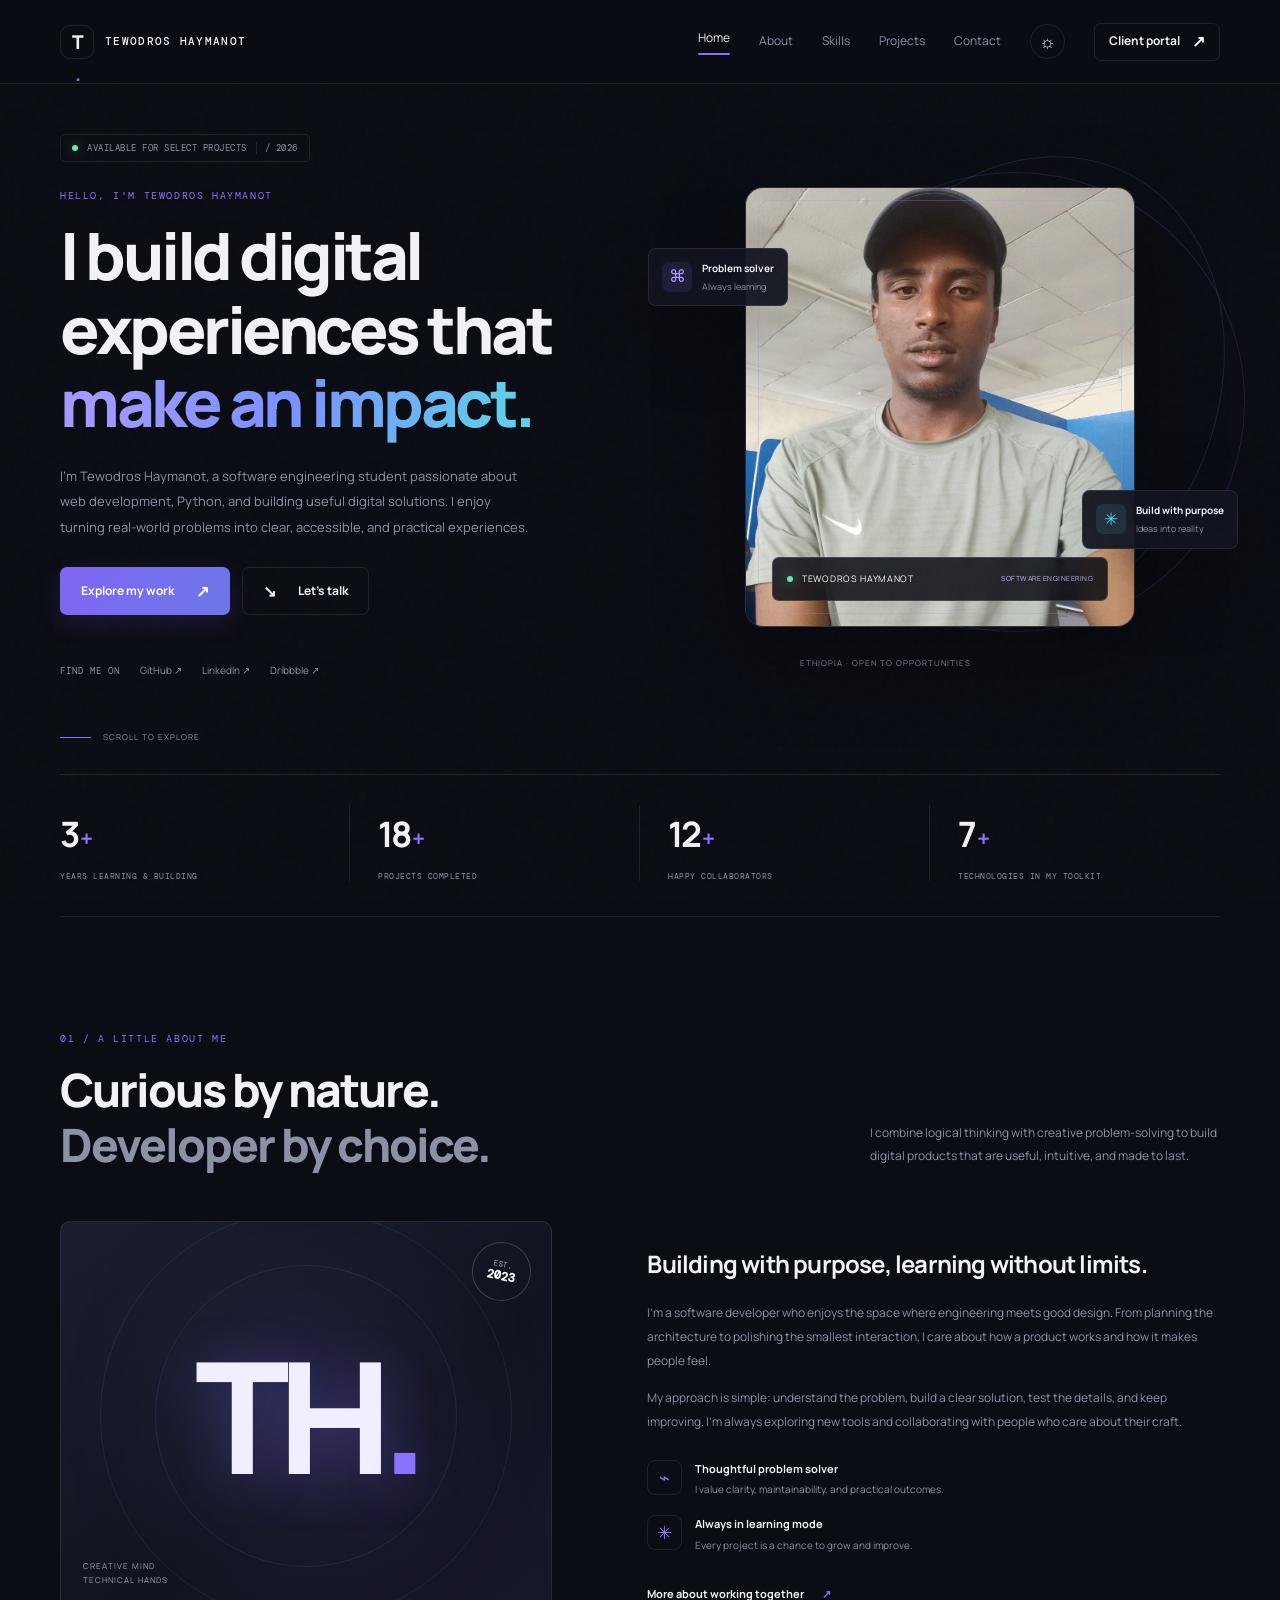
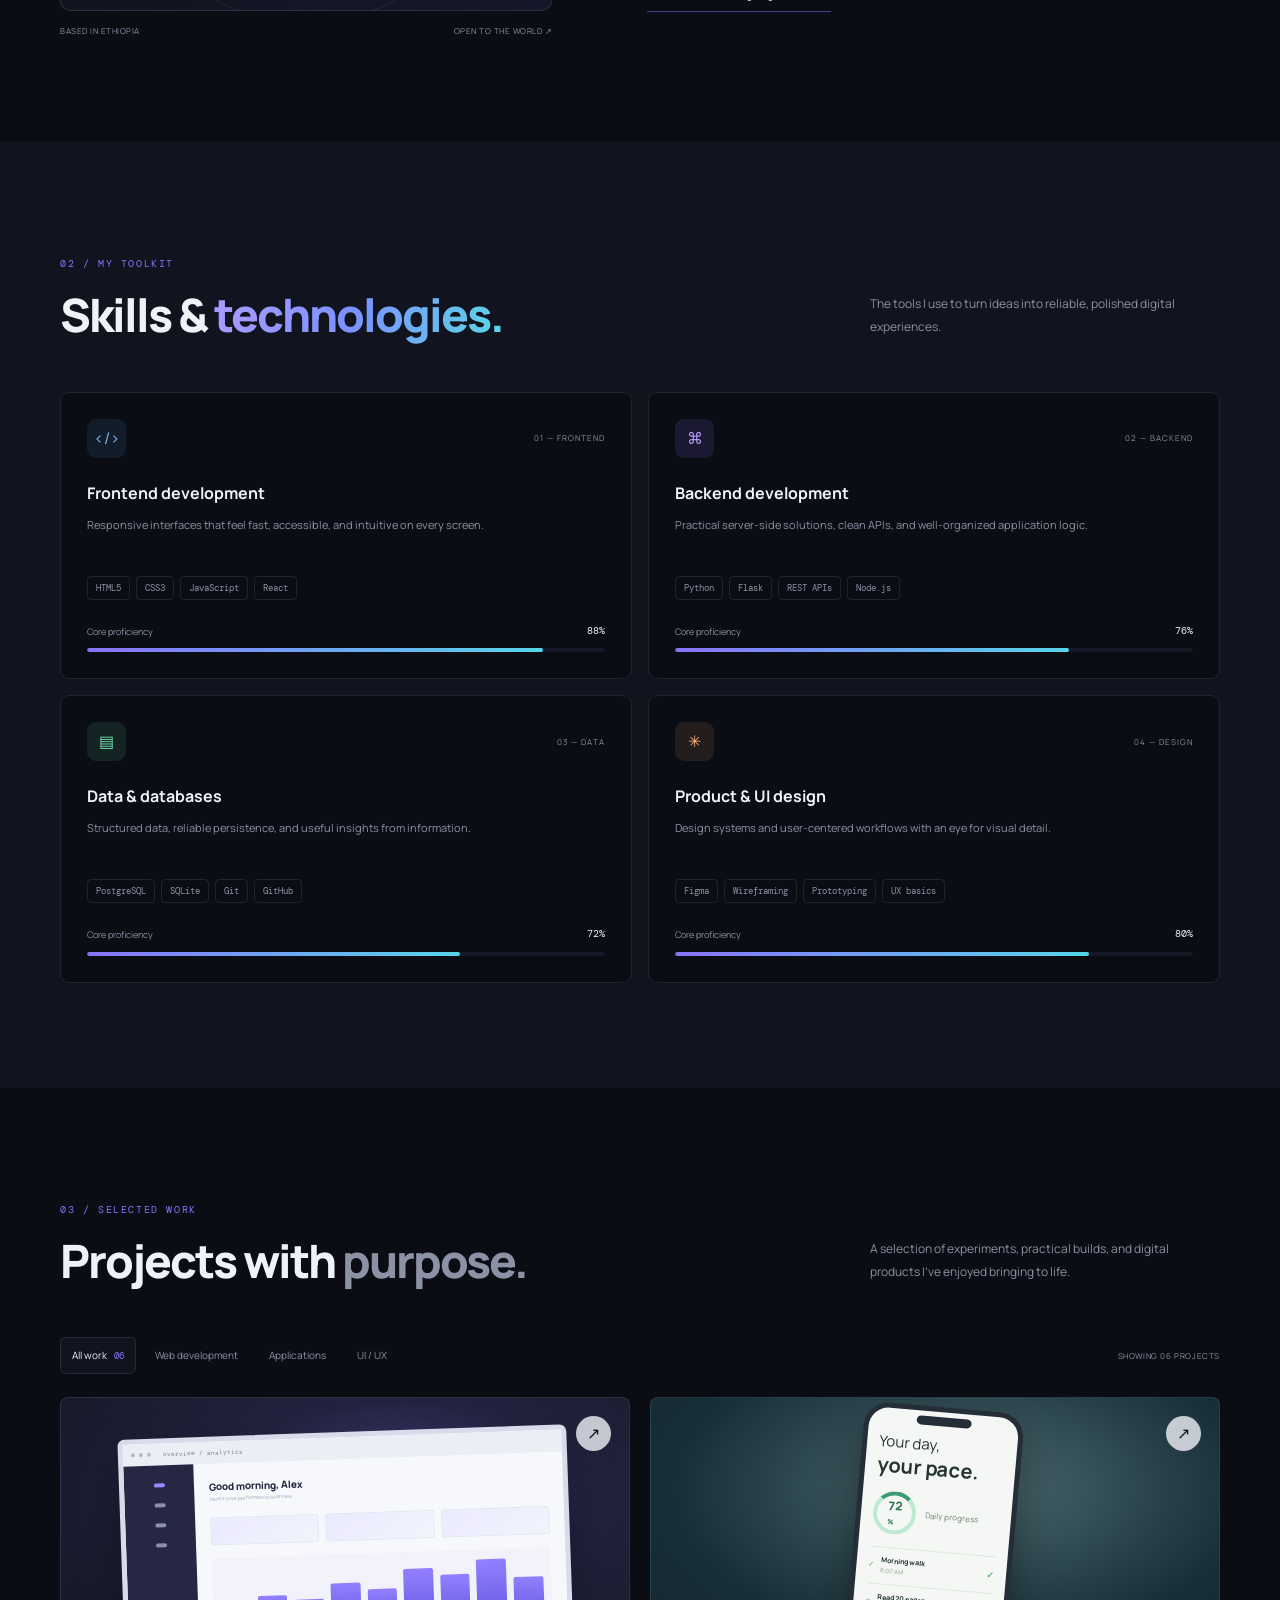
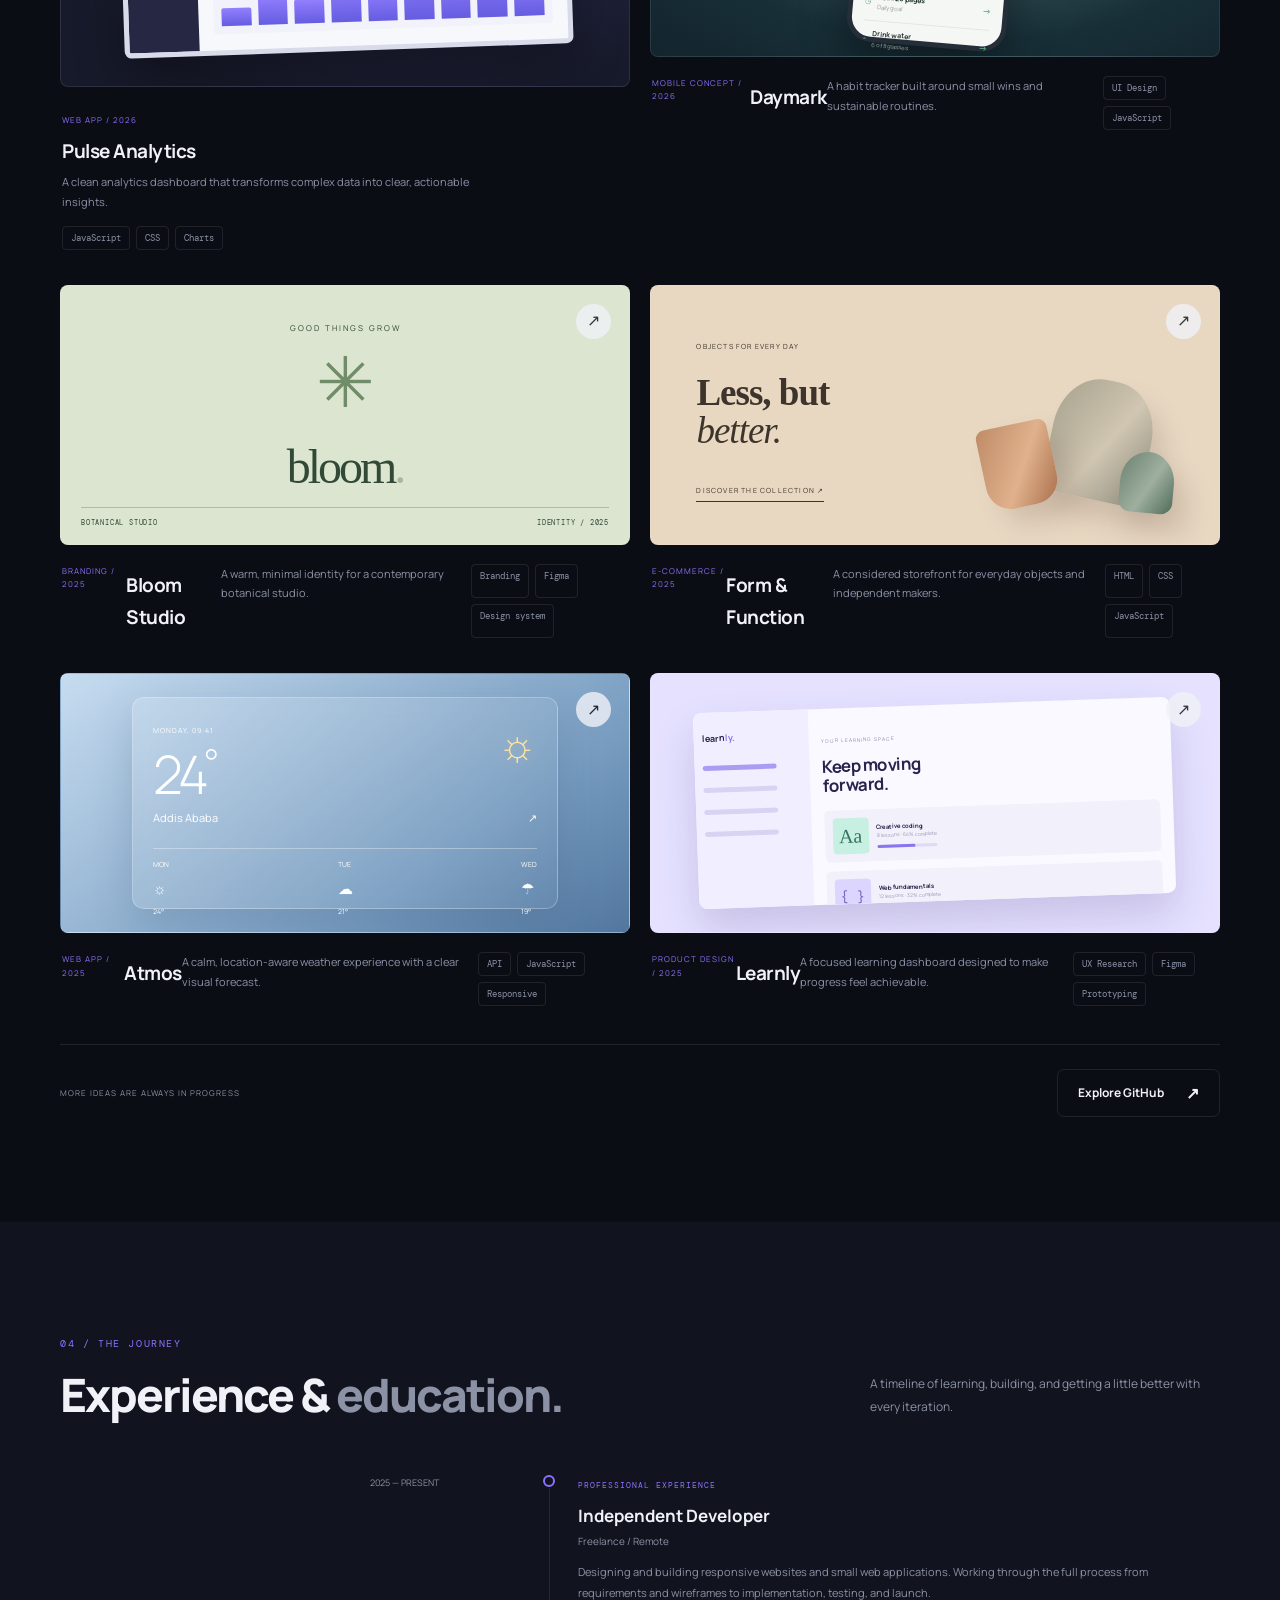
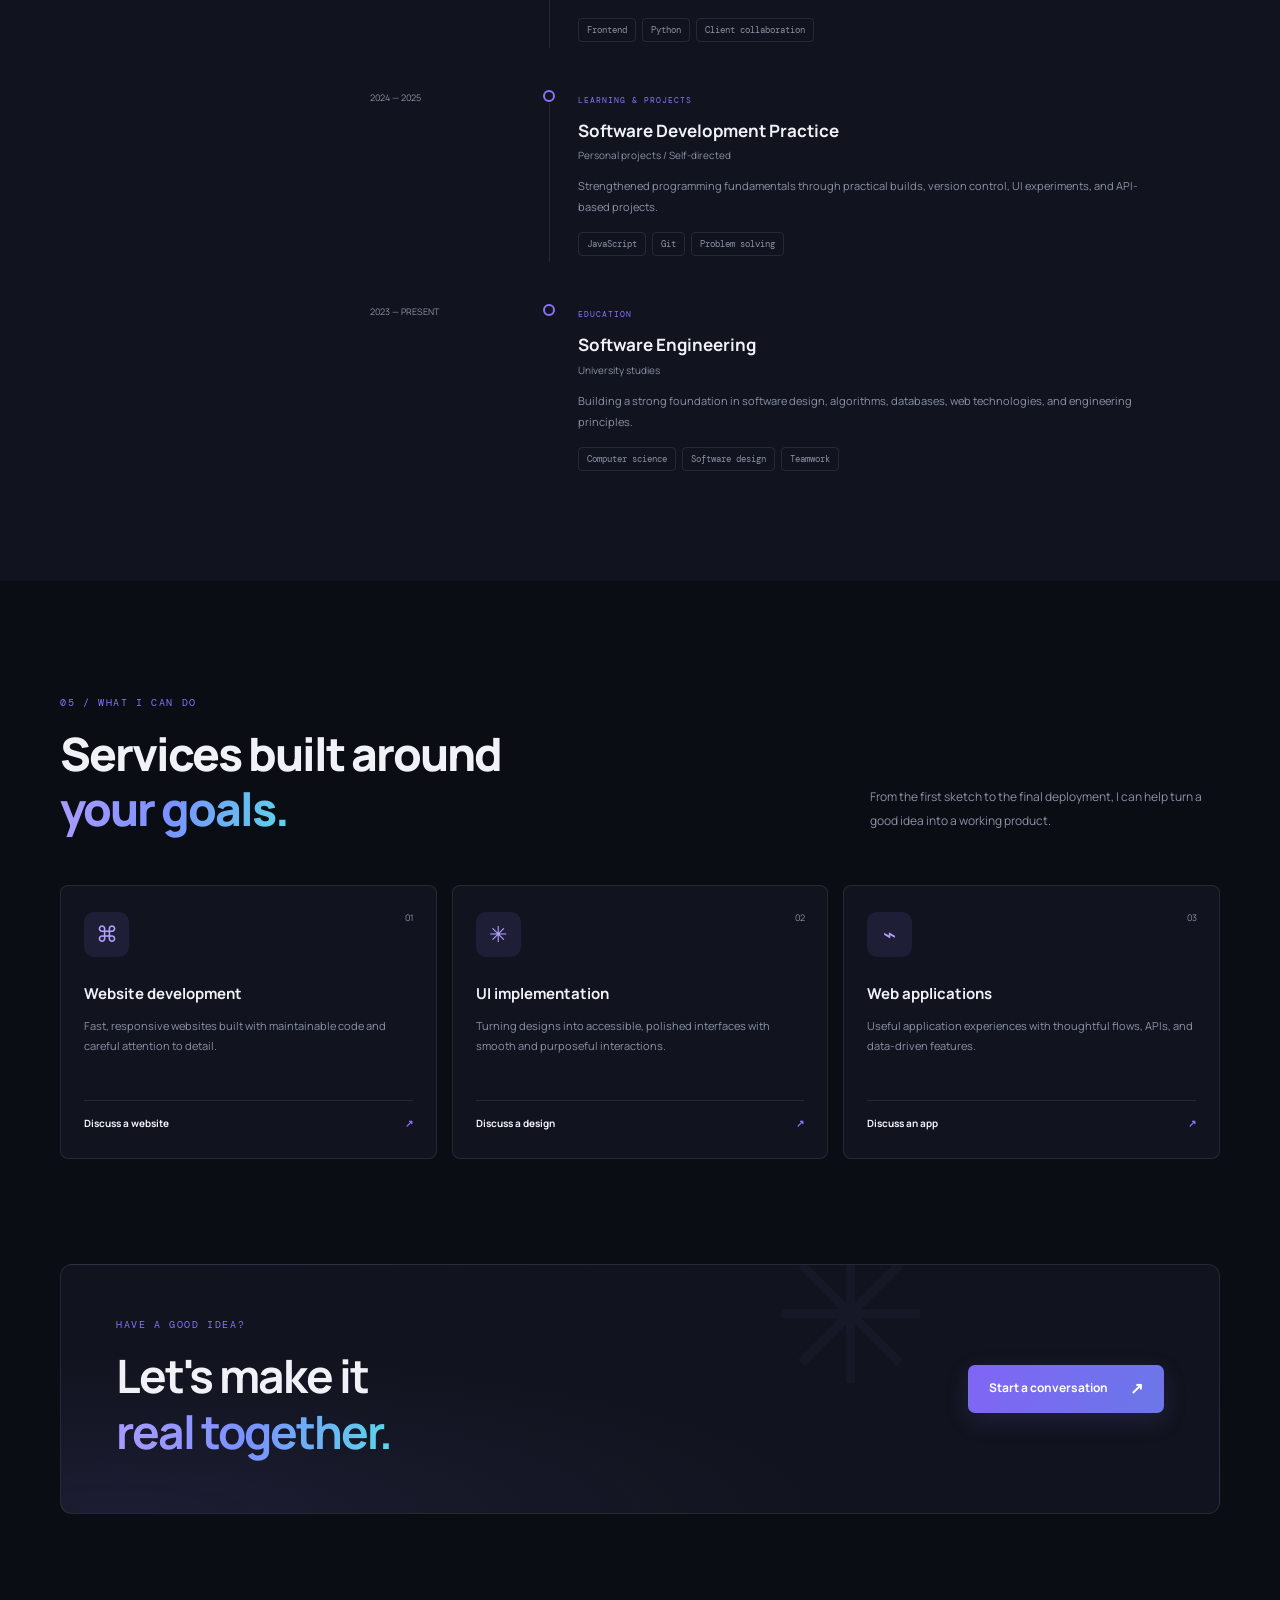
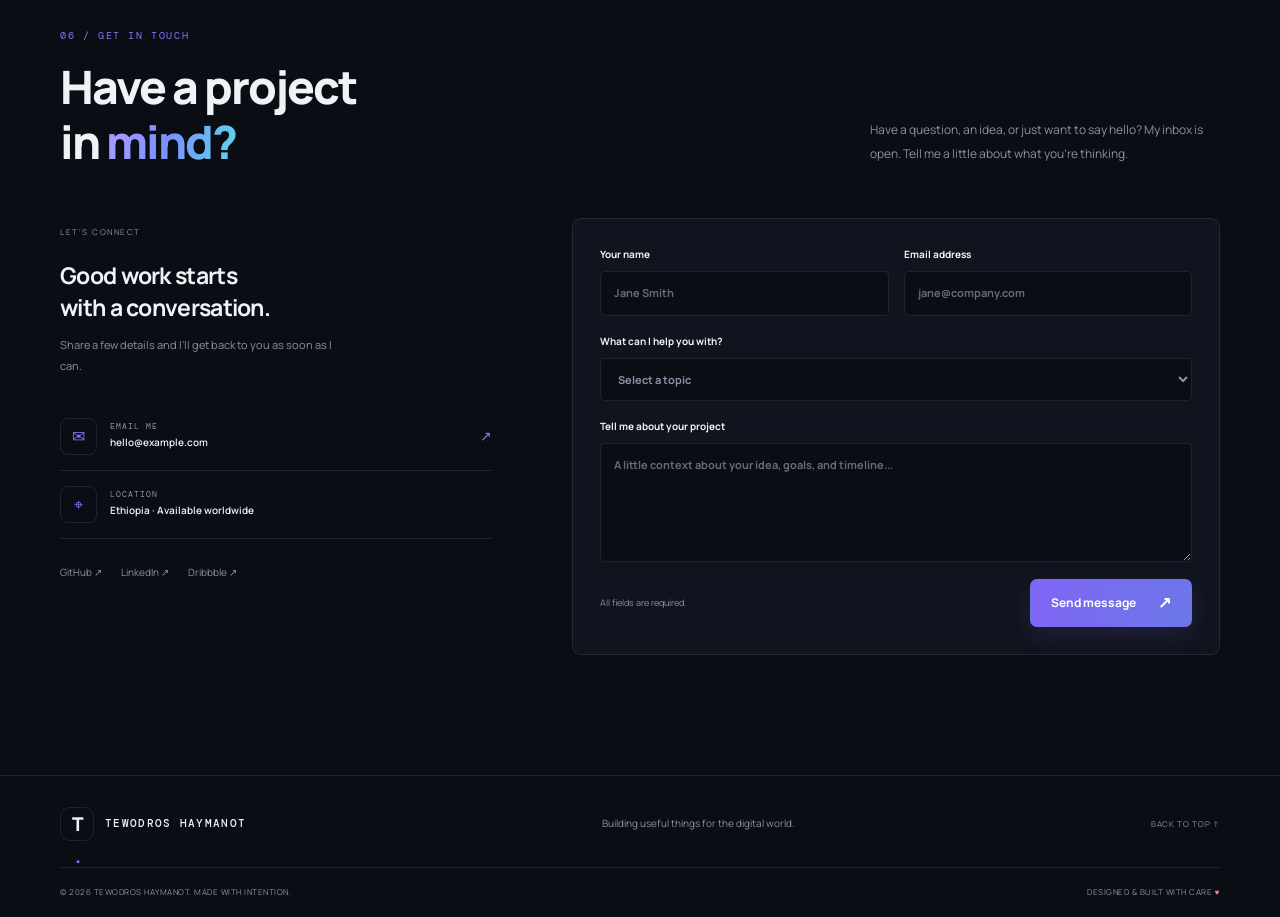
==== tewodros-portfolio/index.html @ fb7bb998 "initial commit" ====
<!DOCTYPE html>
<html lang="en" data-theme="dark">
<head>
  <meta charset="UTF-8" />
  <meta name="viewport" content="width=device-width, initial-scale=1.0" />
  <meta name="description" content="Portfolio of a software developer building thoughtful digital experiences, websites, and applications." />
  <meta name="theme-color" content="#0b0d14" />
  <title>Tewodros Haymanot — Software Engineering Student</title>
  <link rel="preconnect" href="https://fonts.googleapis.com" />
  <link rel="preconnect" href="https://fonts.gstatic.com" crossorigin />
  <link href="https://fonts.googleapis.com/css2?family=DM+Mono:wght@400;500&family=Manrope:wght@400;500;600;700;800&display=swap" rel="stylesheet" />
  <link rel="stylesheet" href="styles.css" />
  <script defer src="script.js"></script>
</head>
<body>
  <div class="noise" aria-hidden="true"></div>
  <div class="scroll-progress" id="scrollProgress"></div>
  <header class="site-header" id="top">
    <a class="brand" href="#home" aria-label="Tewodros Haymanot home"><span class="brand-mark">T<span>.</span></span><span class="brand-name">TEWODROS HAYMANOT</span></a>
    <button class="menu-toggle" id="menuToggle" aria-label="Open navigation" aria-expanded="false"><span></span><span></span></button>
    <nav class="main-nav" id="mainNav" aria-label="Main navigation">
      <a class="nav-link active" href="#home">Home</a><a class="nav-link" href="#about">About</a><a class="nav-link" href="#skills">Skills</a><a class="nav-link" href="#projects">Projects</a><a class="nav-link" href="#contact">Contact</a>
      <button class="icon-button theme-toggle" id="themeToggle" aria-label="Toggle light and dark theme" title="Toggle theme"><span id="themeIcon">☼</span></button>
      <button class="button button-small button-outline" id="openAuth">Client portal <span>↗</span></button>
    </nav>
  </header>

  <main>
    <section class="hero section-wrap" id="home">
      <div class="hero-copy reveal">
        <div class="availability"><span class="status-dot"></span> AVAILABLE FOR SELECT PROJECTS <span class="mono">/ 2026</span></div>
        <p class="eyebrow">HELLO, I'M TEWODROS HAYMANOT</p>
        <h1>I build digital<br />experiences that<br /><span class="gradient-text">make an impact.</span></h1>
        <p class="hero-description">I'm Tewodros Haymanot, a software engineering student passionate about web development, Python, and building useful digital solutions. I enjoy turning real-world problems into clear, accessible, and practical experiences.</p>
        <div class="hero-actions"><a class="button button-primary" href="#projects">Explore my work <span>↗</span></a><a class="button button-ghost" href="#contact"><span class="play-icon">↘</span> Let's talk</a></div>
        <div class="hero-socials"><span class="mono">FIND ME ON</span><a href="https://github.com/" target="_blank" rel="noreferrer">GitHub ↗</a><a href="https://www.linkedin.com/" target="_blank" rel="noreferrer">LinkedIn ↗</a><a href="https://dribbble.com/" target="_blank" rel="noreferrer">Dribbble ↗</a></div>
      </div>
      <div class="hero-art hero-portrait reveal" aria-label="Portrait of Tewodros Haymanot">
        <div class="portrait-orbit portrait-orbit-one"></div><div class="portrait-orbit portrait-orbit-two"></div>
        <div class="hero-photo-frame">
          <img class="hero-photo" src="images/tewodros.jpg" alt="Portrait of Tewodros Haymanot" onerror="this.hidden=true; this.nextElementSibling.hidden=false;" />
          <div class="hero-photo-placeholder" hidden><span>TH<span>.</span></span><small>ADD YOUR PHOTO<br />images/tewodros.jpg</small></div>
          <div class="photo-label mono"><span class="status-dot"></span> TEWODROS HAYMANOT <small>SOFTWARE ENGINEERING</small></div>
        </div>
        <div class="floating-chip chip-code"><span class="chip-icon">⌘</span><div><b>Problem solver</b><small>Always learning</small></div></div>
        <div class="floating-chip chip-design"><span class="chip-icon">✳</span><div><b>Build with purpose</b><small>Ideas into reality</small></div></div>
        <div class="art-caption mono">ETHIOPIA · OPEN TO OPPORTUNITIES</div>
      </div>
      <a class="scroll-cue mono" href="#about"><span class="scroll-line"></span> SCROLL TO EXPLORE</a>
    </section>

    <section class="metrics section-wrap reveal" aria-label="Career highlights">
      <div class="metric"><strong data-count="3">0</strong><span>YEARS LEARNING & BUILDING</span></div><div class="metric"><strong data-count="18">0</strong><span>PROJECTS COMPLETED</span></div><div class="metric"><strong data-count="12">0</strong><span>HAPPY COLLABORATORS</span></div><div class="metric"><strong data-count="7">0</strong><span>TECHNOLOGIES IN MY TOOLKIT</span></div>
    </section>

    <section class="section section-wrap" id="about">
      <div class="section-heading reveal"><div><p class="eyebrow">01 / A LITTLE ABOUT ME</p><h2>Curious by nature.<br /><span class="muted">Developer by choice.</span></h2></div><p class="section-intro">I combine logical thinking with creative problem-solving to build digital products that are useful, intuitive, and made to last.</p></div>
      <div class="about-grid"><div class="about-visual reveal"><div class="portrait-frame"><div class="portrait-glow"></div><div class="portrait-initials">TH<span>.</span></div><div class="portrait-note mono">CREATIVE MIND<br />TECHNICAL HANDS</div><div class="portrait-stamp">EST.<br /><b>2023</b></div></div><div class="about-foot mono"><span>BASED IN ETHIOPIA</span><span>OPEN TO THE WORLD ↗</span></div></div>
        <div class="about-content reveal"><h3>Building with purpose, learning without limits.</h3><p>I'm a software developer who enjoys the space where engineering meets good design. From planning the architecture to polishing the smallest interaction, I care about how a product works and how it makes people feel.</p><p>My approach is simple: understand the problem, build a clear solution, test the details, and keep improving. I'm always exploring new tools and collaborating with people who care about their craft.</p><div class="about-details"><div><span class="detail-icon">⌁</span><div><b>Thoughtful problem solver</b><small>I value clarity, maintainability, and practical outcomes.</small></div></div><div><span class="detail-icon">✳</span><div><b>Always in learning mode</b><small>Every project is a chance to grow and improve.</small></div></div></div><a class="text-link" href="#contact">More about working together <span>↗</span></a></div>
      </div>
    </section>

    <section class="section skills-section" id="skills"><div class="section-wrap"><div class="section-heading reveal"><div><p class="eyebrow">02 / MY TOOLKIT</p><h2>Skills & <span class="gradient-text">technologies.</span></h2></div><p class="section-intro">The tools I use to turn ideas into reliable, polished digital experiences.</p></div>
      <div class="skills-grid"><article class="skill-card reveal"><div class="skill-card-top"><span class="skill-symbol symbol-blue">&lt;/&gt;</span><span class="mono">01 — FRONTEND</span></div><h3>Frontend development</h3><p>Responsive interfaces that feel fast, accessible, and intuitive on every screen.</p><div class="skill-tags"><span>HTML5</span><span>CSS3</span><span>JavaScript</span><span>React</span></div><div class="skill-meter"><div><span>Core proficiency</span><b>88%</b></div><span class="meter-track"><i style="--level:88%"></i></span></div></article>
      <article class="skill-card reveal"><div class="skill-card-top"><span class="skill-symbol symbol-purple">⌘</span><span class="mono">02 — BACKEND</span></div><h3>Backend development</h3><p>Practical server-side solutions, clean APIs, and well-organized application logic.</p><div class="skill-tags"><span>Python</span><span>Flask</span><span>REST APIs</span><span>Node.js</span></div><div class="skill-meter"><div><span>Core proficiency</span><b>76%</b></div><span class="meter-track"><i style="--level:76%"></i></span></div></article>
      <article class="skill-card reveal"><div class="skill-card-top"><span class="skill-symbol symbol-green">▤</span><span class="mono">03 — DATA</span></div><h3>Data & databases</h3><p>Structured data, reliable persistence, and useful insights from information.</p><div class="skill-tags"><span>PostgreSQL</span><span>SQLite</span><span>Git</span><span>GitHub</span></div><div class="skill-meter"><div><span>Core proficiency</span><b>72%</b></div><span class="meter-track"><i style="--level:72%"></i></span></div></article>
      <article class="skill-card reveal"><div class="skill-card-top"><span class="skill-symbol symbol-orange">✳</span><span class="mono">04 — DESIGN</span></div><h3>Product & UI design</h3><p>Design systems and user-centered workflows with an eye for visual detail.</p><div class="skill-tags"><span>Figma</span><span>Wireframing</span><span>Prototyping</span><span>UX basics</span></div><div class="skill-meter"><div><span>Core proficiency</span><b>80%</b></div><span class="meter-track"><i style="--level:80%"></i></span></div></article></div>
    </div></section>

    <section class="section section-wrap" id="projects"><div class="section-heading reveal"><div><p class="eyebrow">03 / SELECTED WORK</p><h2>Projects with <span class="muted">purpose.</span></h2></div><p class="section-intro">A selection of experiments, practical builds, and digital products I've enjoyed bringing to life.</p></div>
      <div class="project-toolbar reveal"><div class="filter-list" role="group" aria-label="Filter projects"><button class="filter-button active" data-filter="all">All work <span>06</span></button><button class="filter-button" data-filter="web">Web development</button><button class="filter-button" data-filter="app">Applications</button><button class="filter-button" data-filter="design">UI / UX</button></div><span class="mono project-count" id="projectCount">SHOWING 06 PROJECTS</span></div>
      <div class="projects-grid" id="projectsGrid">
        <article class="project-card project-featured reveal" data-category="web"><a class="project-art art-dashboard" href="#contact" aria-label="Discuss analytics dashboard project"><div class="mock-window"><div class="mock-bar"><span></span><span></span><span></span><b>overview / analytics</b></div><div class="mock-dashboard"><aside><i></i><i></i><i></i><i></i></aside><div class="mock-main"><div class="mock-welcome">Good morning, Alex <small>Here's your performance overview.</small></div><div class="mock-stat-row"><i></i><i></i><i></i></div><div class="mock-chart"><span style="height:30%"></span><span style="height:48%"></span><span style="height:40%"></span><span style="height:65%"></span><span style="height:52%"></span><span style="height:84%"></span><span style="height:72%"></span><span style="height:96%"></span><span style="height:65%"></span></div></div></div></div><span class="project-open">↗</span></a><div class="project-info"><div><span class="project-type mono">WEB APP / 2026</span><h3>Pulse Analytics</h3><p>A clean analytics dashboard that transforms complex data into clear, actionable insights.</p><div class="skill-tags"><span>JavaScript</span><span>CSS</span><span>Charts</span></div></div></div></article>
        <article class="project-card reveal" data-category="app"><a class="project-art art-mobile" href="#contact" aria-label="Discuss habit tracking app"><div class="phone-mock"><div class="phone-notch"></div><div class="phone-greeting">Your day,<br /><b>your pace.</b></div><div class="phone-progress"><div class="progress-ring">72<small>%</small></div><span>Daily progress</span></div><div class="phone-task"><i>✓</i><span>Morning walk<small>8:00 AM</small></span><b>✓</b></div><div class="phone-task"><i>◷</i><span>Read 20 pages<small>Daily goal</small></span><b>→</b></div><div class="phone-task"><i>⌁</i><span>Drink water<small>6 of 8 glasses</small></span><b>→</b></div></div><span class="project-open">↗</span></a><div class="project-info"><span class="project-type mono">MOBILE CONCEPT / 2026</span><h3>Daymark</h3><p>A habit tracker built around small wins and sustainable routines.</p><div class="skill-tags"><span>UI Design</span><span>JavaScript</span></div></div></article>
        <article class="project-card reveal" data-category="design"><a class="project-art art-brand" href="#contact" aria-label="Discuss branding project"><div class="brand-board"><span class="brand-board-kicker mono">GOOD THINGS GROW</span><div class="brand-flower">✳</div><div class="brand-word">bloom<span>.</span></div><div class="brand-board-bottom"><span>BOTANICAL STUDIO</span><span>IDENTITY / 2025</span></div></div><span class="project-open">↗</span></a><div class="project-info"><span class="project-type mono">BRANDING / 2025</span><h3>Bloom Studio</h3><p>A warm, minimal identity for a contemporary botanical studio.</p><div class="skill-tags"><span>Branding</span><span>Figma</span><span>Design system</span></div></div></article>
        <article class="project-card reveal" data-category="web"><a class="project-art art-commerce" href="#contact" aria-label="Discuss e-commerce project"><div class="commerce-copy"><span class="mono">OBJECTS FOR EVERY DAY</span><h4>Less, but<br /><i>better.</i></h4><span class="commerce-cta">DISCOVER THE COLLECTION ↗</span></div><div class="commerce-object object-one"></div><div class="commerce-object object-two"></div><div class="commerce-object object-three"></div><span class="project-open">↗</span></a><div class="project-info"><span class="project-type mono">E-COMMERCE / 2025</span><h3>Form & Function</h3><p>A considered storefront for everyday objects and independent makers.</p><div class="skill-tags"><span>HTML</span><span>CSS</span><span>JavaScript</span></div></div></article>
        <article class="project-card reveal" data-category="app"><a class="project-art art-weather" href="#contact" aria-label="Discuss weather application"><div class="weather-ui"><span class="mono">MONDAY, 09:41</span><div class="weather-sun">☼</div><div class="weather-temp">24<span>°</span></div><div class="weather-city">Addis Ababa <span>↗</span></div><div class="weather-forecast"><span>MON <b>☼</b>24°</span><span>TUE <b>☁</b>21°</span><span>WED <b>☂</b>19°</span></div></div><span class="project-open">↗</span></a><div class="project-info"><span class="project-type mono">WEB APP / 2025</span><h3>Atmos</h3><p>A calm, location-aware weather experience with a clear visual forecast.</p><div class="skill-tags"><span>API</span><span>JavaScript</span><span>Responsive</span></div></div></article>
        <article class="project-card reveal" data-category="design"><a class="project-art art-learning" href="#contact" aria-label="Discuss learning platform design"><div class="learning-ui"><div class="learning-sidebar"><b>learn<span>ly.</span></b><i></i><i></i><i></i><i></i></div><div class="learning-main"><span class="mono">YOUR LEARNING SPACE</span><h4>Keep moving<br />forward.</h4><div class="learning-course"><div class="course-art">Aa</div><div><b>Creative coding</b><small>8 lessons · 64% complete</small><span class="course-line"><i></i></span></div></div><div class="learning-course"><div class="course-art course-art-two">{ }</div><div><b>Web fundamentals</b><small>12 lessons · 32% complete</small><span class="course-line"><i></i></span></div></div></div></div><span class="project-open">↗</span></a><div class="project-info"><span class="project-type mono">PRODUCT DESIGN / 2025</span><h3>Learnly</h3><p>A focused learning dashboard designed to make progress feel achievable.</p><div class="skill-tags"><span>UX Research</span><span>Figma</span><span>Prototyping</span></div></div></article>
      </div><div class="projects-footer reveal"><span class="mono">MORE IDEAS ARE ALWAYS IN PROGRESS</span><a class="button button-outline" href="https://github.com/" target="_blank" rel="noreferrer">Explore GitHub <span>↗</span></a></div>
    </section>

    <section class="section experience-section"><div class="section-wrap"><div class="section-heading reveal"><div><p class="eyebrow">04 / THE JOURNEY</p><h2>Experience & <span class="muted">education.</span></h2></div><p class="section-intro">A timeline of learning, building, and getting a little better with every iteration.</p></div><div class="timeline"><article class="timeline-item reveal"><div class="timeline-date mono">2025 — PRESENT</div><div class="timeline-marker"></div><div class="timeline-body"><span class="timeline-label">PROFESSIONAL EXPERIENCE</span><h3>Independent Developer</h3><p class="timeline-company">Freelance / Remote</p><p>Designing and building responsive websites and small web applications. Working through the full process from requirements and wireframes to implementation, testing, and launch.</p><div class="skill-tags"><span>Frontend</span><span>Python</span><span>Client collaboration</span></div></div></article><article class="timeline-item reveal"><div class="timeline-date mono">2024 — 2025</div><div class="timeline-marker"></div><div class="timeline-body"><span class="timeline-label">LEARNING & PROJECTS</span><h3>Software Development Practice</h3><p class="timeline-company">Personal projects / Self-directed</p><p>Strengthened programming fundamentals through practical builds, version control, UI experiments, and API-based projects.</p><div class="skill-tags"><span>JavaScript</span><span>Git</span><span>Problem solving</span></div></div></article><article class="timeline-item reveal"><div class="timeline-date mono">2023 — PRESENT</div><div class="timeline-marker"></div><div class="timeline-body"><span class="timeline-label">EDUCATION</span><h3>Software Engineering</h3><p class="timeline-company">University studies</p><p>Building a strong foundation in software design, algorithms, databases, web technologies, and engineering principles.</p><div class="skill-tags"><span>Computer science</span><span>Software design</span><span>Teamwork</span></div></div></article></div></div></section>

    <section class="section section-wrap services-section" id="services"><div class="section-heading reveal"><div><p class="eyebrow">05 / WHAT I CAN DO</p><h2>Services built around<br /><span class="gradient-text">your goals.</span></h2></div><p class="section-intro">From the first sketch to the final deployment, I can help turn a good idea into a working product.</p></div><div class="services-grid"><article class="service-card reveal"><span class="service-number mono">01</span><div class="service-icon">⌘</div><h3>Website development</h3><p>Fast, responsive websites built with maintainable code and careful attention to detail.</p><a href="#contact" class="service-link">Discuss a website <span>↗</span></a></article><article class="service-card reveal"><span class="service-number mono">02</span><div class="service-icon">✳</div><h3>UI implementation</h3><p>Turning designs into accessible, polished interfaces with smooth and purposeful interactions.</p><a href="#contact" class="service-link">Discuss a design <span>↗</span></a></article><article class="service-card reveal"><span class="service-number mono">03</span><div class="service-icon">⌁</div><h3>Web applications</h3><p>Useful application experiences with thoughtful flows, APIs, and data-driven features.</p><a href="#contact" class="service-link">Discuss an app <span>↗</span></a></article></div></section>

    <section class="cta-band section-wrap reveal"><div class="cta-decoration">✳</div><div><p class="eyebrow">HAVE A GOOD IDEA?</p><h2>Let's make it<br /><span class="gradient-text">real together.</span></h2></div><a class="button button-primary" href="#contact">Start a conversation <span>↗</span></a></section>

    <section class="section contact-section" id="contact"><div class="section-wrap"><div class="section-heading reveal"><div><p class="eyebrow">06 / GET IN TOUCH</p><h2>Have a project<br />in <span class="gradient-text">mind?</span></h2></div><p class="section-intro">Have a question, an idea, or just want to say hello? My inbox is open. Tell me a little about what you're thinking.</p></div><div class="contact-grid"><div class="contact-info reveal"><span class="mono contact-kicker">LET'S CONNECT</span><h3>Good work starts<br />with a conversation.</h3><p>Share a few details and I'll get back to you as soon as I can.</p><a class="contact-detail" href="mailto:hello@example.com"><span class="contact-icon">✉</span><span><small>EMAIL ME</small><b>hello@example.com</b></span><span class="contact-arrow">↗</span></a><div class="contact-detail"><span class="contact-icon">⌖</span><span><small>LOCATION</small><b>Ethiopia · Available worldwide</b></span></div><div class="contact-socials"><a href="https://github.com/" target="_blank" rel="noreferrer">GitHub ↗</a><a href="https://www.linkedin.com/" target="_blank" rel="noreferrer">LinkedIn ↗</a><a href="https://dribbble.com/" target="_blank" rel="noreferrer">Dribbble ↗</a></div></div><form class="contact-form reveal" id="contactForm" novalidate><div class="form-row"><label>Your name<input type="text" name="name" placeholder="Jane Smith" required minlength="2" /></label><label>Email address<input type="email" name="email" placeholder="jane@company.com" required /></label></div><label>What can I help you with?<select name="subject" required><option value="" disabled selected>Select a topic</option><option>Website development</option><option>Web application</option><option>UI implementation</option><option>Collaboration</option><option>Something else</option></select></label><label>Tell me about your project<textarea name="message" rows="5" placeholder="A little context about your idea, goals, and timeline..." required minlength="10"></textarea></label><div class="form-bottom"><span class="form-note" id="formNote">All fields are required.</span><button class="button button-primary" type="submit">Send message <span>↗</span></button></div></form></div></div></section>
  </main>

  <footer class="site-footer"><div class="section-wrap footer-main"><a class="brand" href="#home"><span class="brand-mark">T<span>.</span></span><span class="brand-name">TEWODROS HAYMANOT</span></a><p>Building useful things for the digital world.</p><a class="back-top mono" href="#top">BACK TO TOP ↑</a></div><div class="section-wrap footer-bottom"><span class="mono">© <span id="year"></span> TEWODROS HAYMANOT. MADE WITH INTENTION.</span><span class="mono">DESIGNED & BUILT WITH CARE <span class="heart">♥</span></span></div></footer>

  <!-- Authentication demo modal -->
  <div class="modal-backdrop" id="authModal" hidden><section class="modal auth-modal" role="dialog" aria-modal="true" aria-labelledby="authTitle"><button class="modal-close" data-close-modal aria-label="Close">×</button><div class="modal-brand">T<span>.</span></div><p class="eyebrow">TEWODROS HAYMANOT / CLIENT SPACE</p><h2 id="authTitle">Welcome back.</h2><p class="modal-subtitle">Sign in to the demo client portal or create a local demo account.</p><div class="auth-tabs"><button class="auth-tab active" data-auth-tab="login">Sign in</button><button class="auth-tab" data-auth-tab="register">Create account</button></div><form id="authForm" novalidate><div class="auth-name-field" hidden><label>Full name<input name="fullName" type="text" placeholder="Your name" /></label></div><label>Email address<input name="authEmail" type="email" placeholder="you@example.com" required /></label><label>Password<input name="password" type="password" placeholder="At least 6 characters" minlength="6" required /></label><p class="auth-message" id="authMessage" role="status"></p><button class="button button-primary button-full" type="submit" id="authSubmit">Sign in <span>↗</span></button></form><p class="demo-note">Demo only: account details stay in this browser. Do not use a real password.</p></section></div>

  <!-- Admin dashboard demo -->
  <div class="modal-backdrop" id="adminModal" hidden><section class="modal admin-modal" role="dialog" aria-modal="true" aria-labelledby="adminTitle"><button class="modal-close" data-close-modal aria-label="Close">×</button><p class="eyebrow">LOCAL DEMO / ADMIN</p><h2 id="adminTitle">Portfolio dashboard</h2><p class="modal-subtitle">Manage sample project cards in this browser session.</p><div class="admin-stats"><div><small>PROJECTS</small><b id="adminProjectCount">6</b></div><div><small>STATUS</small><b>Demo mode</b></div></div><form id="projectForm" class="project-admin-form"><label>Project title<input name="title" required placeholder="New project title" /></label><label>Category<select name="category"><option value="web">Web development</option><option value="app">Application</option><option value="design">UI / UX</option></select></label><label>Short description<textarea name="description" rows="2" required placeholder="What did you build?"></textarea></label><button class="button button-primary button-full" type="submit">Add project <span>+</span></button></form><div class="admin-project-list" id="adminProjectList"></div><button class="button button-outline button-full" id="adminSignOut">Close admin session</button><p class="demo-note">This dashboard is a front-end demonstration, not secure production authentication. Changes use local browser storage.</p></section></div>
  <div class="toast" id="toast" role="status" aria-live="polite"></div>
</body>
</html>
---- tewodros-portfolio/styles.css ----
:root{--bg:#0b0d14;--surface:#11141e;--surface-2:#151927;--text:#f1f2f8;--muted:#8c92a6;--line:rgba(255,255,255,.09);--accent:#8a72ff;--accent-2:#56d6e8;--green:#71e0b0;--orange:#ffb17a;--shadow:0 24px 80px rgba(0,0,0,.28);--font:'Manrope',sans-serif;--mono:'DM Mono',monospace}html[data-theme="light"]{--bg:#f6f7fb;--surface:#fff;--surface-2:#edf0f8;--text:#181a27;--muted:#656b7d;--line:rgba(20,25,45,.12);--shadow:0 24px 80px rgba(30,40,80,.1)}*{box-sizing:border-box}html{scroll-behavior:smooth;scroll-padding-top:90px}body{margin:0;background:var(--bg);color:var(--text);font-family:var(--font);font-size:14px;line-height:1.7;overflow-x:hidden;transition:background .25s,color .25s}body.modal-open{overflow:hidden}a{color:inherit;text-decoration:none}button,input,textarea,select{font:inherit}button,a{-webkit-tap-highlight-color:transparent}button{cursor:pointer}.noise{position:fixed;inset:0;pointer-events:none;opacity:.025;z-index:20;background-image:url("data:image/svg+xml,%3Csvg viewBox='0 0 180 180' xmlns='http://www.w3.org/2000/svg'%3E%3Cfilter id='n'%3E%3CfeTurbulence type='fractalNoise' baseFrequency='.9' numOctaves='3' stitchTiles='stitch'/%3E%3C/filter%3E%3Crect width='100%25' height='100%25' filter='url(%23n)' opacity='.7'/%3E%3C/svg%3E")}.scroll-progress{position:fixed;z-index:100;top:0;left:0;height:2px;width:0;background:linear-gradient(90deg,var(--accent),var(--accent-2))}.section-wrap{width:min(1160px,calc(100% - 64px));margin-inline:auto}.site-header{height:84px;display:flex;align-items:center;justify-content:space-between;padding:0 max(32px,calc((100vw - 1160px)/2));border-bottom:1px solid var(--line);position:sticky;top:0;background:color-mix(in srgb,var(--bg) 88%,transparent);backdrop-filter:blur(18px);z-index:50}.brand{display:inline-flex;align-items:center;gap:11px}.brand-mark{display:grid;place-items:center;width:34px;height:34px;border:1px solid var(--line);border-radius:10px;font-size:19px;font-weight:800;letter-spacing:-2px}.brand-mark span,.modal-brand span{color:var(--accent)}.brand-name{font-family:var(--mono);font-size:11px;font-weight:500;letter-spacing:1.3px}.main-nav{display:flex;align-items:center;gap:29px}.nav-link{font-size:12px;color:var(--muted);transition:color .2s}.nav-link:hover,.nav-link.active{color:var(--text)}.nav-link.active:after{content:"";display:block;height:2px;background:var(--accent);margin-top:5px;border-radius:2px}.icon-button{width:35px;height:35px;display:grid;place-items:center;border:1px solid var(--line);border-radius:50%;background:transparent;color:var(--text);font-size:18px}.button{display:inline-flex;align-items:center;justify-content:center;gap:22px;min-height:48px;padding:0 20px;border:1px solid transparent;border-radius:7px;font-size:12px;font-weight:700;transition:transform .2s,background .2s,border-color .2s;white-space:nowrap}.button:hover{transform:translateY(-2px)}.button span{font-size:16px}.button-primary{color:#fff;background:linear-gradient(110deg,#8065f5,#6b77e8);box-shadow:0 8px 25px #7868e526}.button-primary:hover{background:linear-gradient(110deg,#927dff,#7b89ff)}.button-outline{border-color:var(--line);background:transparent;color:var(--text)}.button-outline:hover,.button-ghost:hover{border-color:var(--accent)}.button-small{min-height:38px;padding:0 14px;gap:12px}.button-ghost{border-color:var(--line);background:transparent;color:var(--text)}.menu-toggle{display:none}.hero{min-height:690px;display:grid;grid-template-columns:1fr 1fr;align-items:center;gap:40px;position:relative;padding-top:40px;padding-bottom:85px}.availability{display:inline-flex;align-items:center;gap:9px;padding:7px 11px;border:1px solid var(--line);border-radius:5px;font:9px var(--mono);letter-spacing:.5px;color:var(--muted);margin-bottom:27px}.availability .mono{padding-left:8px;border-left:1px solid var(--line)}.status-dot{height:6px;width:6px;background:var(--green);border-radius:50%;box-shadow:0 0 12px #71e0b080}.eyebrow{font:10px var(--mono);letter-spacing:1.6px;color:var(--accent);margin:0 0 17px}.hero h1{font-size:clamp(43px,5.1vw,69px);line-height:1.13;letter-spacing:-3.5px;margin:0;font-weight:800}.gradient-text{background:linear-gradient(100deg,#a49aff 8%,#7a91ff 48%,#5bd7e7 100%);-webkit-background-clip:text;background-clip:text;color:transparent}.hero-description{max-width:475px;margin:24px 0 27px;color:var(--muted);font-size:13px;line-height:1.95}.hero-actions{display:flex;gap:12px;flex-wrap:wrap}.play-icon{font-size:17px}.hero-socials{display:flex;align-items:center;gap:20px;margin-top:47px;flex-wrap:wrap}.hero-socials .mono{font:9px var(--mono);color:var(--muted);letter-spacing:1px}.hero-socials a,.contact-socials a{font-size:10px;color:var(--muted);transition:color .2s}.hero-socials a:hover,.contact-socials a:hover{color:var(--accent)}.hero-art{height:470px;position:relative;display:grid;place-items:center;isolation:isolate}.hero-art:before{content:"";position:absolute;width:340px;height:340px;background:radial-gradient(circle,#6b58f42b,transparent 70%);z-index:-2}.art-orbit{position:absolute;border:1px solid #8a72ff27;border-radius:50%;transform:rotate(-25deg)}.orbit-one{width:410px;height:250px}.orbit-two{width:360px;height:420px;transform:rotate(43deg)}.orbit-three{width:450px;height:365px;transform:rotate(72deg);border-color:#56d6e81c}.art-core{width:min(360px,82%);background:#10131e;border:1px solid #ffffff1b;border-radius:12px;box-shadow:0 35px 90px #0007;overflow:hidden;transform:rotate(-3deg);z-index:2}.core-top{height:39px;background:#191d2b;display:flex;align-items:center;gap:5px;padding:0 13px;border-bottom:1px solid #ffffff0b}.core-top>span{width:6px;height:6px;border-radius:50%;background:#f58c9d}.core-top>span:nth-child(2){background:#f5c66c}.core-top>span:nth-child(3){background:#73d7a9}.core-top small{font:9px var(--mono);color:#838ba4;margin-left:auto}.code-lines{padding:22px 15px 17px;font:10px/2.5 var(--mono);color:#c6cbe0;white-space:nowrap}.code-lines p{margin:0}.code-lines i{color:#5b637e;font-style:normal;margin-right:12px}.code-lines b{color:#b69cff;font-weight:400}.code-lines em{color:#79d9e7;font-style:normal}.code-lines strong{color:#9ce5b5;font-weight:400}.code-lines p:nth-child(3) span{color:#f2b783}.core-footer{border-top:1px solid #ffffff10;padding:11px 14px;display:flex;justify-content:space-between;font:8px var(--mono);letter-spacing:.5px;color:#8d96ae}.core-footer span:first-child{color:#70dcb1}.floating-chip{position:absolute;display:flex;align-items:center;gap:10px;padding:11px 13px;border:1px solid var(--line);border-radius:8px;background:color-mix(in srgb,var(--surface) 94%,transparent);box-shadow:var(--shadow);z-index:4;animation:float 5s ease-in-out infinite}.floating-chip b{font-size:10px;display:block}.floating-chip small{display:block;font-size:9px;color:var(--muted);margin-top:2px}.chip-icon{display:grid;place-items:center;width:30px;height:30px;border-radius:7px;background:#8974ff20;color:#ad9dff;font-size:17px}.chip-design .chip-icon{background:#56d6e81b;color:var(--accent-2)}.chip-code{top:80px;left:2px}.chip-design{right:-3px;bottom:100px;animation-delay:-2s}.chip-stack{bottom:50px;left:45px;padding:8px 10px}.stack-symbol{display:grid;place-items:center;width:27px;height:27px;background:#e8a54c;color:#27202a;font:10px var(--mono);border-radius:5px}.stack-purple{background:#8d76f6;color:white}.stack-green{background:#71d6a3;color:#15271e}.art-caption{position:absolute;bottom:5px;right:0;font-size:8px;color:var(--muted);letter-spacing:1px}.scroll-cue{position:absolute;bottom:30px;left:0;display:flex;align-items:center;gap:12px;color:var(--muted);font-size:8px;letter-spacing:1px}.scroll-line{width:31px;height:1px;background:var(--accent)}.metrics{display:grid;grid-template-columns:repeat(4,1fr);padding:30px 0 35px;border-top:1px solid var(--line);border-bottom:1px solid var(--line)}.metric{padding:0 28px;border-right:1px solid var(--line);display:flex;flex-direction:column;gap:6px}.metric:first-child{padding-left:0}.metric:last-child{border:0}.metric strong{font-size:35px;letter-spacing:-1.8px;font-weight:700}.metric strong:after{content:"+";color:var(--accent);font-size:23px;margin-left:2px}.metric span{font:8px var(--mono);letter-spacing:.5px;color:var(--muted)}.section{padding-top:115px;padding-bottom:105px}.section-heading{display:flex;align-items:flex-end;justify-content:space-between;gap:50px;margin-bottom:49px}.section-heading h2{font-size:clamp(32px,4vw,46px);line-height:1.2;letter-spacing:-2px;margin:0;font-weight:800}.muted{color:var(--muted)}.section-intro{max-width:350px;margin:0 0 4px;color:var(--muted);font-size:12px;line-height:1.95}.about-grid{display:grid;grid-template-columns:.86fr 1fr;gap:95px;align-items:center}.portrait-frame{height:390px;position:relative;overflow:hidden;border:1px solid var(--line);border-radius:10px;background:linear-gradient(145deg,#1b1e31,#11141e 58%,#17172b);display:grid;place-items:center}.portrait-frame:before,.portrait-frame:after{content:"";position:absolute;border:1px solid #a18eff20;border-radius:50%;width:300px;height:300px}.portrait-frame:after{width:410px;height:410px;border-color:#5bd7e71a}.portrait-glow{position:absolute;width:220px;height:220px;background:#8b70ff2a;filter:blur(70px);border-radius:50%}.portrait-initials{font-size:clamp(90px,13vw,155px);font-weight:800;letter-spacing:-12px;color:#f1efff;text-shadow:0 10px 55px #8a72ff50;z-index:1}.portrait-initials span{color:var(--accent)}.portrait-note{position:absolute;left:22px;bottom:22px;font-size:8px;line-height:1.8;letter-spacing:1px;color:#9ba0b7}.portrait-stamp{position:absolute;right:20px;top:20px;border:1px solid #ffffff30;border-radius:50%;width:59px;height:59px;display:grid;place-content:center;text-align:center;font:8px var(--mono);line-height:1.3;color:#a5abc0;transform:rotate(12deg)}.portrait-stamp b{color:#fff;font-size:12px}.about-foot{display:flex;justify-content:space-between;margin-top:13px;color:var(--muted);font-size:8px;letter-spacing:.5px}.about-content h3{font-size:24px;line-height:1.45;letter-spacing:-.8px;margin:0 0 19px}.about-content>p{font-size:12px;color:var(--muted);line-height:2;margin:0 0 13px}.about-details{display:grid;gap:17px;margin:26px 0}.about-details>div{display:flex;align-items:flex-start;gap:13px}.detail-icon{display:grid;place-items:center;width:35px;height:35px;flex:0 0 35px;border:1px solid var(--line);border-radius:8px;color:var(--accent);font-size:18px}.about-details b{display:block;font-size:11px;margin-bottom:3px}.about-details small{display:block;font-size:10px;color:var(--muted)}.text-link{display:inline-flex;align-items:center;gap:18px;font-size:11px;font-weight:700;border-bottom:1px solid #8a72ff7a;padding-bottom:7px;margin-top:5px}.text-link span{color:var(--accent)}.skills-section,.experience-section{background:var(--surface)}.skills-grid{display:grid;grid-template-columns:repeat(2,1fr);gap:16px}.skill-card{padding:26px;border:1px solid var(--line);border-radius:9px;background:var(--bg);transition:transform .25s,border-color .25s}.skill-card:hover,.service-card:hover{transform:translateY(-4px);border-color:#8a72ff66}.skill-card-top{display:flex;align-items:center;justify-content:space-between;margin-bottom:22px}.skill-card-top .mono{font-size:8px;letter-spacing:1px;color:var(--muted)}.skill-symbol{width:39px;height:39px;border-radius:9px;display:grid;place-items:center;font-size:16px}.symbol-blue{color:#79b9ff;background:#5b9fff19}.symbol-purple{color:#b69cff;background:#8a72ff20}.symbol-green{color:#78e0b1;background:#61d7a21b}.symbol-orange{color:#ffb17a;background:#ffb17a19}.skill-card h3{font-size:16px;margin:0 0 8px}.skill-card>p{color:var(--muted);font-size:11px;line-height:1.9;min-height:43px;margin:0 0 18px}.skill-tags{display:flex;flex-wrap:wrap;gap:6px}.skill-tags span{font:9px var(--mono);color:var(--muted);padding:5px 8px;border:1px solid var(--line);border-radius:4px}.skill-meter{margin-top:24px}.skill-meter>div{display:flex;justify-content:space-between;font-size:9px;color:var(--muted);margin-bottom:9px}.skill-meter b{color:var(--text);font:10px var(--mono)}.meter-track{display:block;height:4px;border-radius:5px;background:var(--surface-2);overflow:hidden}.meter-track i{display:block;height:100%;width:var(--level);background:linear-gradient(90deg,var(--accent),var(--accent-2));border-radius:5px;transform:scaleX(0);transform-origin:left;transition:transform 1.1s ease}.skill-card.in-view .meter-track i{transform:scaleX(1)}.project-toolbar{display:flex;align-items:center;justify-content:space-between;gap:20px;margin-bottom:23px}.filter-list{display:flex;gap:7px;flex-wrap:wrap}.filter-button{background:transparent;border:1px solid transparent;border-radius:5px;padding:9px 11px;color:var(--muted);font-size:10px;transition:.2s}.filter-button span{margin-left:5px;font:9px var(--mono);color:var(--accent)}.filter-button.active,.filter-button:hover{border-color:var(--line);background:var(--surface);color:var(--text)}.project-count{font-size:8px;color:var(--muted);letter-spacing:.6px;white-space:nowrap}.projects-grid{display:grid;grid-template-columns:repeat(2,1fr);gap:35px 20px}.project-card{min-width:0}.project-card[hidden]{display:none}.project-art{height:260px;display:block;position:relative;overflow:hidden;border:1px solid var(--line);border-radius:8px;transition:transform .25s,border-color .25s}.project-art:hover{border-color:#8a72ff70}.project-art:hover .project-open{transform:translate(0,0);opacity:1}.project-open{position:absolute;right:13px;top:13px;display:grid;place-items:center;width:35px;height:35px;border-radius:50%;background:var(--text);color:var(--bg);font-size:16px;transform:translate(-5px,5px);opacity:.8;transition:.2s;z-index:5}.project-info{padding:19px 2px 0;display:flex;justify-content:space-between}.project-type{font-size:8px;letter-spacing:1px;color:var(--accent)}.project-info h3{font-size:19px;letter-spacing:-.5px;margin:5px 0 5px}.project-info p{font-size:11px;color:var(--muted);max-width:450px;margin:0 0 14px;line-height:1.8}.project-featured .project-art{height:290px}.art-dashboard{background:radial-gradient(ellipse at 60% 35%,#46408a 0,#22233f 38%,#171a2a 78%);display:grid;place-items:center}.mock-window{width:79%;height:76%;background:#f7f8fc;border:5px solid #d8dbea;border-radius:7px;box-shadow:0 20px 50px #0005;overflow:hidden;transform:rotate(-2deg)}.mock-bar{height:22px;background:#eceef6;display:flex;align-items:center;gap:4px;padding:0 8px}.mock-bar>span{width:4px;height:4px;border-radius:50%;background:#b5b9ca}.mock-bar b{font:6px var(--mono);color:#7a8097;margin-left:8px}.mock-dashboard{display:flex;height:calc(100% - 22px)}.mock-dashboard aside{width:16%;background:#262843;display:flex;align-items:center;flex-direction:column;gap:16px;padding-top:18px}.mock-dashboard aside i{width:11px;height:4px;background:#8c8fae;border-radius:2px}.mock-dashboard aside i:first-child{background:#9a86ff}.mock-main{padding:15px;width:84%;color:#242942}.mock-welcome{font-size:10px;font-weight:800}.mock-welcome small{display:block;font-size:5px;color:#9a9fb3;font-weight:400}.mock-stat-row{display:flex;gap:7px;margin:13px 0}.mock-stat-row i{height:28px;flex:1;border-radius:3px;background:linear-gradient(140deg,#ebeaff,#f2f4fc);border:1px solid #e4e7f1}.mock-chart{height:76px;display:flex;align-items:flex-end;gap:7px;padding:8px;background:#f1f2fa;border-radius:4px}.mock-chart span{flex:1;background:linear-gradient(#9380ff,#655ce0);border-radius:2px 2px 0 0}.art-mobile{background:radial-gradient(ellipse at 55% 35%,#4e6c71,#182f38 65%,#13242c);display:grid;place-items:center}.phone-mock{width:160px;height:240px;border:5px solid #252d39;border-radius:25px;background:#f5f7f4;color:#24352f;padding:24px 12px 12px;position:relative;box-shadow:0 20px 45px #0006;transform:rotate(5deg)}.phone-notch{position:absolute;top:5px;left:50%;transform:translateX(-50%);height:9px;width:55px;border-radius:8px;background:#252d39}.phone-greeting{font-size:15px;line-height:1.3}.phone-greeting b{font-size:20px}.phone-progress{display:flex;align-items:center;gap:9px;margin:13px 0;font-size:8px;color:#718278}.progress-ring{width:43px;height:43px;border:4px solid #bce9d0;border-top-color:#3b9d76;border-radius:50%;display:grid;place-content:center;font-size:12px;font-weight:800;color:#2d765b}.progress-ring small{font-size:7px}.phone-task{display:flex;align-items:center;gap:6px;padding:7px 0;border-top:1px solid #e0e8e2;font-size:7px}.phone-task>i{font-style:normal;color:#5c9b7b}.phone-task span{flex:1;font-weight:700}.phone-task small{display:block;font-size:6px;color:#91a197;font-weight:400}.phone-task>b{font-size:9px;color:#5eae88}.art-brand{background:#dce5d0;color:#314936;display:grid;place-items:center}.brand-board{height:100%;width:100%;display:flex;flex-direction:column;align-items:center;justify-content:center;position:relative}.brand-board-kicker{font-size:8px;letter-spacing:2px}.brand-flower{font-size:70px;line-height:1.3;color:#708c68}.brand-word{font-family:Georgia,serif;font-size:48px;letter-spacing:-3px}.brand-word span{color:#a7b99b}.brand-board-bottom{position:absolute;bottom:17px;left:20px;right:20px;display:flex;justify-content:space-between;font:7px var(--mono);letter-spacing:.8px;border-top:1px solid #31493644;padding-top:10px}.art-commerce{background:#e8d8c2;color:#3d342b}.commerce-copy{position:absolute;left:8%;top:18%;z-index:2}.commerce-copy>span{font-size:7px;letter-spacing:1.2px}.commerce-copy h4{font-family:Georgia,serif;font-size:37px;line-height:1.04;letter-spacing:-1px;margin:18px 0 25px}.commerce-copy h4 i{font-weight:400}.commerce-cta{display:inline-block;border-bottom:1px solid #3d342b;padding-bottom:4px}.commerce-object{position:absolute;right:12%;bottom:17%;width:100px;height:120px;background:linear-gradient(120deg,#a7a28e,#d0c6b1 55%,#8e8c7e);border-radius:44% 44% 20% 20%;box-shadow:15px 18px 24px #6d594c35;transform:rotate(12deg)}.object-two{right:29%;bottom:14%;width:72px;height:83px;background:linear-gradient(120deg,#bf8b67,#e0b18c 55%,#a86d4b);transform:rotate(-12deg);border-radius:9px 9px 25px 25px}.object-three{right:8%;bottom:12%;width:54px;height:61px;background:linear-gradient(120deg,#6b8271,#9eaf9f 55%,#516c59);transform:rotate(5deg);border-radius:50% 50% 12px 12px}.art-weather{background:linear-gradient(145deg,#c6dcf0,#769bbf 70%,#52769e);color:#fff;display:grid;place-items:center}.weather-ui{width:75%;height:82%;padding:18px 20px;border:1px solid #ffffff45;border-radius:12px;background:linear-gradient(135deg,#ffffff25,#ffffff09);backdrop-filter:blur(10px);box-shadow:0 15px 40px #344f7233}.weather-ui>.mono{font-size:7px;letter-spacing:1px}.weather-sun{float:right;font-size:43px;color:#ffe4a2;line-height:1.3;text-shadow:0 0 20px #ffdfa366}.weather-temp{font-size:53px;font-weight:300;letter-spacing:-4px;line-height:1.3}.weather-temp span{font-size:30px;vertical-align:top}.weather-city{font-size:11px;display:flex;justify-content:space-between}.weather-forecast{display:flex;justify-content:space-between;border-top:1px solid #ffffff55;margin-top:20px;padding-top:10px;font-size:7px}.weather-forecast span{display:flex;flex-direction:column;gap:5px}.weather-forecast b{font-size:15px;font-weight:400}.art-learning{background:#e5e1ff;color:#28234c;display:flex;justify-content:center;align-items:center}.learning-ui{display:flex;width:84%;height:76%;background:#faf9ff;border-radius:8px;overflow:hidden;box-shadow:0 20px 40px #38306c2c;transform:rotate(-2deg)}.learning-sidebar{width:24%;background:#f1efff;padding:12px 8px}.learning-sidebar b{font-size:9px}.learning-sidebar b span{color:#8974ed}.learning-sidebar i{display:block;width:75%;height:5px;border-radius:3px;background:#d7d3f2;margin-top:17px}.learning-sidebar i:first-of-type{background:#a89df3}.learning-main{padding:17px 13px;flex:1}.learning-main>.mono{font-size:5px;letter-spacing:1px;color:#8d86b8}.learning-main h4{font-size:17px;line-height:1.15;margin:7px 0 15px;letter-spacing:-.5px}.learning-course{display:flex;gap:8px;align-items:center;margin-top:9px;padding:8px;background:#f1f0fb;border-radius:5px}.course-art{display:grid;place-items:center;width:36px;height:36px;background:#c8f0e2;color:#34745f;font-family:Georgia,serif;font-size:20px;border-radius:4px}.course-art-two{background:#dcd6ff;color:#6e5ac4;font:13px var(--mono)}.learning-course b{font-size:6px;display:block}.learning-course small{font-size:5px;color:#9b98b7;display:block}.course-line{display:block;height:3px;background:#dedbf4;margin-top:5px;border-radius:4px}.course-line i{display:block;height:100%;width:64%;background:#8a75ef;border-radius:4px}.learning-course:last-child .course-line i{width:32%}.projects-footer{display:flex;align-items:center;justify-content:space-between;margin-top:38px;padding-top:24px;border-top:1px solid var(--line)}.projects-footer>.mono{font-size:8px;letter-spacing:1px;color:var(--muted)}.timeline{max-width:850px;margin-left:auto}.timeline-item{display:grid;grid-template-columns:150px 22px 1fr;gap:18px;position:relative;padding-bottom:39px}.timeline-item:last-child{padding-bottom:0}.timeline-date{font-size:9px;color:var(--muted);padding-top:4px}.timeline-marker{position:relative;display:flex;justify-content:center}.timeline-marker:before{content:"";position:absolute;top:4px;width:8px;height:8px;border:2px solid var(--accent);border-radius:50%;background:var(--surface)}.timeline-marker:after{content:"";position:absolute;top:17px;bottom:-1px;width:1px;background:var(--line)}.timeline-item:last-child .timeline-marker:after{display:none}.timeline-body{padding-bottom:5px}.timeline-label{font:8px var(--mono);letter-spacing:1px;color:var(--accent)}.timeline-body h3{font-size:17px;margin:7px 0 2px}.timeline-company{font-size:10px;color:var(--muted);margin:0 0 12px}.timeline-body>p:not(.timeline-company){font-size:11px;color:var(--muted);line-height:1.9;max-width:590px;margin:0 0 14px}.services-grid{display:grid;grid-template-columns:repeat(3,1fr);gap:15px}.service-card{position:relative;border:1px solid var(--line);border-radius:8px;padding:26px 23px;background:var(--surface);transition:transform .25s,border-color .25s}.service-number{position:absolute;top:24px;right:22px;color:var(--muted);font-size:9px}.service-icon{width:45px;height:45px;display:grid;place-items:center;border-radius:10px;background:#8a72ff1c;color:#b1a2ff;font-size:22px;margin-bottom:24px}.service-card h3{font-size:15px;margin:0 0 9px}.service-card p{font-size:11px;color:var(--muted);line-height:1.9;min-height:62px;margin:0 0 22px}.service-link{font-size:10px;font-weight:700;display:flex;justify-content:space-between;padding-top:14px;border-top:1px solid var(--line)}.service-link span{color:var(--accent)}.cta-band{min-height:250px;border:1px solid var(--line);border-radius:12px;background:radial-gradient(ellipse at 5% 100%,#8a72ff18,transparent 45%),var(--surface);padding:45px 55px;display:flex;align-items:center;justify-content:space-between;position:relative;overflow:hidden}.cta-band h2{font-size:clamp(32px,4vw,46px);line-height:1.2;letter-spacing:-2px;margin:0}.cta-decoration{position:absolute;font-size:190px;line-height:1;color:#8a72ff0b;right:25%;top:-50px;pointer-events:none}.cta-band .button{z-index:1}.contact-section{padding-bottom:120px}.contact-grid{display:grid;grid-template-columns:.8fr 1.2fr;gap:80px}.contact-kicker{font-size:8px;color:var(--muted);letter-spacing:1.5px}.contact-info h3{font-size:23px;line-height:1.4;letter-spacing:-.7px;margin:17px 0 12px}.contact-info>p{font-size:11px;color:var(--muted);line-height:1.9;margin:0 0 26px;max-width:290px}.contact-detail{display:flex;align-items:center;gap:13px;padding:15px 0;border-bottom:1px solid var(--line)}.contact-icon{width:37px;height:37px;display:grid;place-items:center;border:1px solid var(--line);border-radius:8px;color:var(--accent);font-size:16px}.contact-detail>span:nth-child(2){flex:1}.contact-detail small{display:block;color:var(--muted);font:8px var(--mono);letter-spacing:1px}.contact-detail b{font-size:10px;font-weight:600;display:block;margin-top:3px}.contact-arrow{color:var(--accent)}.contact-socials{display:flex;gap:19px;margin-top:25px}.contact-form{padding:27px;border:1px solid var(--line);border-radius:9px;background:var(--surface)}.contact-form label,.auth-modal label,.project-admin-form label{display:flex;flex-direction:column;gap:8px;font-size:10px;font-weight:700;color:var(--text);margin-bottom:17px}.form-row{display:grid;grid-template-columns:1fr 1fr;gap:15px}.contact-form input,.contact-form select,.contact-form textarea,.auth-modal input,.project-admin-form input,.project-admin-form textarea,.project-admin-form select{width:100%;background:var(--bg);color:var(--text);border:1px solid var(--line);border-radius:5px;outline:none;padding:12px 13px;font-size:11px;transition:border-color .2s;resize:vertical}.contact-form input:focus,.contact-form select:focus,.contact-form textarea:focus,.auth-modal input:focus,.project-admin-form input:focus,.project-admin-form textarea:focus,.project-admin-form select:focus{border-color:var(--accent)}input::placeholder,textarea::placeholder{color:var(--muted);opacity:.7}.contact-form select{color:var(--muted)}.contact-form select option{background:var(--bg);color:var(--text)}.form-bottom{display:flex;align-items:center;justify-content:space-between;gap:15px}.form-note{font-size:9px;color:var(--muted)}.form-note.error{color:#ff8b9c}.form-note.success{color:var(--green)}.site-footer{border-top:1px solid var(--line);padding:29px 0 18px}.footer-main{display:flex;align-items:center;justify-content:space-between;padding-bottom:25px}.footer-main>p{font-size:10px;color:var(--muted)}.back-top{font-size:8px;color:var(--muted);letter-spacing:.7px}.back-top:hover{color:var(--accent)}.footer-bottom{display:flex;justify-content:space-between;gap:20px;padding-top:17px;border-top:1px solid var(--line);font-size:8px;letter-spacing:.5px;color:var(--muted)}.heart{color:#f48a9c}.reveal{opacity:0;transform:translateY(22px);transition:opacity .65s ease,transform .65s ease}.reveal.in-view{opacity:1;transform:translateY(0)}.modal-backdrop{position:fixed;inset:0;z-index:100;display:grid;place-items:center;padding:20px;background:#05060bc9;backdrop-filter:blur(10px);overflow-y:auto}.modal-backdrop[hidden]{display:none}.modal{position:relative;width:min(440px,100%);max-height:calc(100vh - 40px);overflow-y:auto;background:var(--surface);border:1px solid var(--line);border-radius:12px;padding:35px;box-shadow:var(--shadow);animation:modalIn .25s ease}.modal-close{position:absolute;top:15px;right:17px;width:31px;height:31px;border:1px solid var(--line);border-radius:50%;background:transparent;color:var(--text);font-size:20px;line-height:1}.modal-brand{font-size:25px;font-weight:800;margin-bottom:20px}.modal h2{font-size:25px;letter-spacing:-1px;margin:0 0 8px}.modal-subtitle{font-size:11px;line-height:1.8;color:var(--muted);margin:0 0 22px}.auth-tabs{display:grid;grid-template-columns:1fr 1fr;border-bottom:1px solid var(--line);margin-bottom:21px}.auth-tab{background:transparent;border:0;border-bottom:2px solid transparent;padding:12px;color:var(--muted);font-size:11px}.auth-tab.active{color:var(--text);border-bottom-color:var(--accent)}.auth-message{font-size:10px;color:#ff8b9c;min-height:14px;margin:0 0 10px}.auth-message.success{color:var(--green)}.button-full{width:100%}.demo-note{font-size:9px;line-height:1.8;color:var(--muted);margin:17px 0 0}.admin-modal{width:min(570px,100%)}.admin-stats{display:grid;grid-template-columns:1fr 1fr;gap:10px;margin:20px 0}.admin-stats>div{padding:15px;border:1px solid var(--line);border-radius:7px}.admin-stats small{display:block;font:8px var(--mono);color:var(--muted);letter-spacing:1px}.admin-stats b{display:block;margin-top:4px;font-size:17px}.project-admin-form{padding-bottom:20px;border-bottom:1px solid var(--line)}.admin-project-list{display:grid;gap:8px;margin:18px 0}.admin-project-row{display:flex;align-items:center;justify-content:space-between;gap:12px;padding:11px 12px;border:1px solid var(--line);border-radius:6px}.admin-project-row b{display:block;font-size:10px}.admin-project-row small{font-size:9px;color:var(--muted)}.delete-project{border:1px solid var(--line);border-radius:5px;padding:5px 8px;background:transparent;color:#ff8b9c;font-size:9px}.toast{position:fixed;z-index:150;right:24px;bottom:24px;max-width:min(390px,calc(100% - 48px));padding:13px 18px;background:var(--surface-2);border:1px solid var(--line);border-radius:8px;box-shadow:var(--shadow);font-size:11px;opacity:0;transform:translateY(12px);pointer-events:none;transition:.25s}.toast.show{opacity:1;transform:translateY(0)}@keyframes float{0%,100%{transform:translateY(0)}50%{transform:translateY(-9px)}}@keyframes modalIn{from{opacity:0;transform:translateY(12px) scale(.98)}to{opacity:1;transform:translateY(0) scale(1)}}@media(min-width:1300px){.hero{min-height:730px}}@media(max-width:1000px){.main-nav{gap:17px}.section-wrap{width:min(100% - 48px,900px)}.site-header{padding-inline:24px}.hero{gap:15px}.hero h1{font-size:clamp(42px,5.5vw,59px)}.hero-art{transform:scale(.9)}.about-grid{gap:50px}.contact-grid{gap:45px}.metric{padding-inline:17px}.metric strong{font-size:30px}.metric span{font-size:7px}}@media(max-width:760px){html{scroll-padding-top:75px}.section-wrap{width:calc(100% - 38px)}.site-header{height:70px;padding:0 19px}.menu-toggle{display:flex;width:37px;height:37px;border:1px solid var(--line);border-radius:7px;background:transparent;flex-direction:column;align-items:center;justify-content:center;gap:5px}.menu-toggle span{width:15px;height:1px;background:var(--text);transition:.2s}.menu-toggle[aria-expanded="true"] span:first-child{transform:translateY(3px) rotate(45deg)}.menu-toggle[aria-expanded="true"] span:last-child{transform:translateY(-3px) rotate(-45deg)}.main-nav{position:absolute;left:0;right:0;top:69px;padding:20px 20px 25px;display:none;flex-direction:column;align-items:stretch;gap:5px;background:var(--bg);border-bottom:1px solid var(--line)}.main-nav.open{display:flex}.main-nav .nav-link{padding:10px 4px}.nav-link.active:after{display:none}.theme-toggle{position:absolute;right:78px;top:-51px}.main-nav .button{margin-top:8px}.hero{grid-template-columns:1fr;min-height:0;padding-top:68px;padding-bottom:82px;gap:15px}.hero-copy{position:relative;z-index:2}.hero h1{font-size:clamp(43px,10vw,67px);letter-spacing:-2.6px}.hero-description{max-width:500px}.hero-socials{margin-top:33px;gap:15px}.hero-art{height:390px;transform:none;margin:0 auto;width:min(100%,500px)}.art-core{width:min(340px,78%)}.orbit-one{width:340px;height:225px}.orbit-two{width:300px;height:355px}.orbit-three{width:360px;height:320px}.chip-code{left:0;top:48px}.chip-design{right:0;bottom:77px}.chip-stack{left:15px;bottom:30px}.scroll-cue{bottom:23px}.metrics{grid-template-columns:1fr 1fr;row-gap:24px;padding:25px 0}.metric{padding:0 15px;border-right:0}.metric:nth-child(odd){border-right:1px solid var(--line);padding-left:0}.metric strong{font-size:30px}.metric span{font-size:8px}.section{padding-top:80px;padding-bottom:75px}.section-heading{display:block;margin-bottom:32px}.section-heading h2{font-size:clamp(32px,8vw,43px)}.section-intro{margin-top:17px;max-width:500px}.about-grid{grid-template-columns:1fr;gap:33px}.portrait-frame{height:330px}.portrait-initials{font-size:130px}.about-content h3{font-size:22px}.skills-grid{gap:11px}.skill-card{padding:19px}.skill-card>p{min-height:unset}.skill-tags span{font-size:8px}.project-toolbar{align-items:flex-start;flex-direction:column}.filter-list{gap:3px}.filter-button{padding:8px}.project-count{align-self:flex-end}.projects-grid{gap:28px 13px}.project-art,.project-featured .project-art{height:220px}.project-info h3{font-size:16px}.project-info p{font-size:10px}.mock-window{width:86%;height:72%}.phone-mock{transform:scale(.9) rotate(5deg)}.brand-word{font-size:42px}.commerce-copy h4{font-size:30px}.commerce-object{right:6%;transform:scale(.85) rotate(12deg)}.object-two{right:24%;transform:scale(.85) rotate(-12deg)}.object-three{right:3%;transform:scale(.8)}.weather-ui{width:82%;padding:15px}.learning-ui{width:90%}.timeline-item{grid-template-columns:105px 16px 1fr;gap:12px}.timeline-date{font-size:8px}.timeline-body h3{font-size:15px}.timeline-body>p:not(.timeline-company){font-size:10px}.services-grid{grid-template-columns:1fr;gap:12px}.service-card{padding:23px}.service-card p{min-height:0}.cta-band{padding:35px 25px;min-height:235px;align-items:flex-start;flex-direction:column;gap:24px}.cta-band h2{font-size:38px}.cta-decoration{font-size:130px;right:0;top:-25px}.contact-grid{grid-template-columns:1fr;gap:35px}.contact-form{padding:20px}.footer-main{flex-wrap:wrap;gap:10px}.footer-main>p{order:3;width:100%;margin:5px 0 0}.footer-bottom{flex-direction:column;gap:8px;font-size:7px}.modal{padding:27px 22px}.admin-modal{padding:27px 20px}}@media(max-width:430px){.hero h1{font-size:42px}.availability{font-size:8px;gap:6px}.hero-art{height:335px}.art-core{width:79%}.code-lines{font-size:8px;padding:16px 10px}.floating-chip{padding:8px}.floating-chip b{font-size:9px}.floating-chip small{font-size:8px}.chip-code{top:28px}.chip-design{bottom:65px}.art-caption{font-size:7px}.metric strong{font-size:27px}.metric span{font-size:7px}.skills-grid{grid-template-columns:1fr}.skill-card{padding:22px}.project-art,.project-featured .project-art{height:185px}.projects-grid{grid-template-columns:1fr;gap:27px}.project-info h3{font-size:18px}.project-info p{font-size:11px}.mock-window{width:77%;height:76%}.phone-mock{transform:scale(.78) rotate(5deg)}.brand-word{font-size:48px}.commerce-copy h4{font-size:35px}.weather-ui{width:72%;height:85%}.learning-ui{width:82%}.timeline-item{grid-template-columns:1fr 15px;gap:12px}.timeline-date{grid-column:1/-1;padding:0}.timeline-marker{grid-column:2;grid-row:2 / span 2}.timeline-body{grid-column:1;grid-row:2}.form-row{grid-template-columns:1fr;gap:0}.form-bottom{align-items:flex-start;flex-direction:column}.form-bottom .button{width:100%}.projects-footer{align-items:flex-start;flex-direction:column;gap:15px}.project-count{align-self:flex-start}}@media(prefers-reduced-motion:reduce){*,*::before,*::after{scroll-behavior:auto!important;animation-duration:.01ms!important;animation-iteration-count:1!important;transition-duration:.01ms!important}.reveal{opacity:1;transform:none}}


/* Tewodros Haymanot hero portrait */
.hero-portrait{transform:none;overflow:visible;isolation:isolate}
.hero-photo-frame{position:relative;width:min(100%,390px);height:440px;border:1px solid var(--line);border-radius:18px;overflow:hidden;background:linear-gradient(145deg,#20233a,#11141e 58%,#211735);box-shadow:0 28px 90px #0004;z-index:1}
.hero-photo-frame:before{content:"";position:absolute;inset:12px;border:1px solid #a18eff42;border-radius:11px;z-index:2;pointer-events:none}
.hero-photo{display:block;width:100%;height:100%;object-fit:cover;object-position:center 30%;}
.hero-photo-placeholder{position:absolute;inset:0;display:flex;flex-direction:column;align-items:center;justify-content:center;gap:15px;background:radial-gradient(circle at 50% 38%,#8b5cf633,transparent 43%)}
.hero-photo-placeholder[hidden]{display:none}
.hero-photo-placeholder>span{font-size:112px;line-height:1;font-weight:800;letter-spacing:-10px;color:var(--text)}
.hero-photo-placeholder>span span{color:var(--accent)}
.hero-photo-placeholder small{font:9px/1.8 var(--mono);letter-spacing:1.5px;text-align:center;color:var(--muted)}
.photo-label{position:absolute;left:26px;right:26px;bottom:25px;z-index:3;display:flex;align-items:center;gap:9px;padding:13px 14px;background:#0b0d14d9;border:1px solid #ffffff24;border-radius:7px;color:#fff;font-size:9px;letter-spacing:.7px;backdrop-filter:blur(12px)}
.photo-label small{margin-left:auto;color:#c4b5fd;font-size:7px;letter-spacing:.5px}
.portrait-orbit{position:absolute;border:1px solid #8b5cf633;border-radius:50%;pointer-events:none;z-index:-1}
.portrait-orbit-one{width:460px;height:460px;right:-25px;top:0;transform:rotate(-25deg)}
.portrait-orbit-two{width:390px;height:490px;right:5px;top:-24px;transform:rotate(25deg);border-color:#5bd7e622}
.hero-portrait .chip-code{left:-12px;top:76px}
.hero-portrait .chip-design{right:-18px;bottom:93px}
.hero-portrait .art-caption{bottom:-28px;left:50%;transform:translateX(-50%);white-space:nowrap}
.brand-mark{flex-shrink:0}
.brand-name{white-space:nowrap}
@media(max-width:1000px){.hero-photo-frame{width:min(100%,350px);height:410px}.hero-portrait .chip-design{right:-5px}.hero-portrait .chip-code{left:-4px}}
@media(max-width:760px){.hero-portrait{height:440px;width:min(100%,460px);margin:15px auto 20px}.hero-photo-frame{width:min(82%,340px);height:390px;margin:0 auto}.portrait-orbit-one{right:calc(50% - 230px);top:-4px}.portrait-orbit-two{right:calc(50% - 200px);top:-20px}.hero-portrait .chip-code{left:0;top:58px}.hero-portrait .chip-design{right:0;bottom:75px}.hero-portrait .art-caption{bottom:0}}
@media(max-width:430px){.hero-portrait{height:380px}.hero-photo-frame{height:330px;width:80%}.hero-photo-placeholder>span{font-size:88px}.photo-label{left:20px;right:20px;bottom:20px;font-size:8px}.photo-label small{font-size:6px}.hero-portrait .floating-chip{max-width:165px}.hero-portrait .chip-code{left:-2px;top:35px}.hero-portrait .chip-design{right:-2px;bottom:63px}.hero-portrait .art-caption{font-size:6px}}
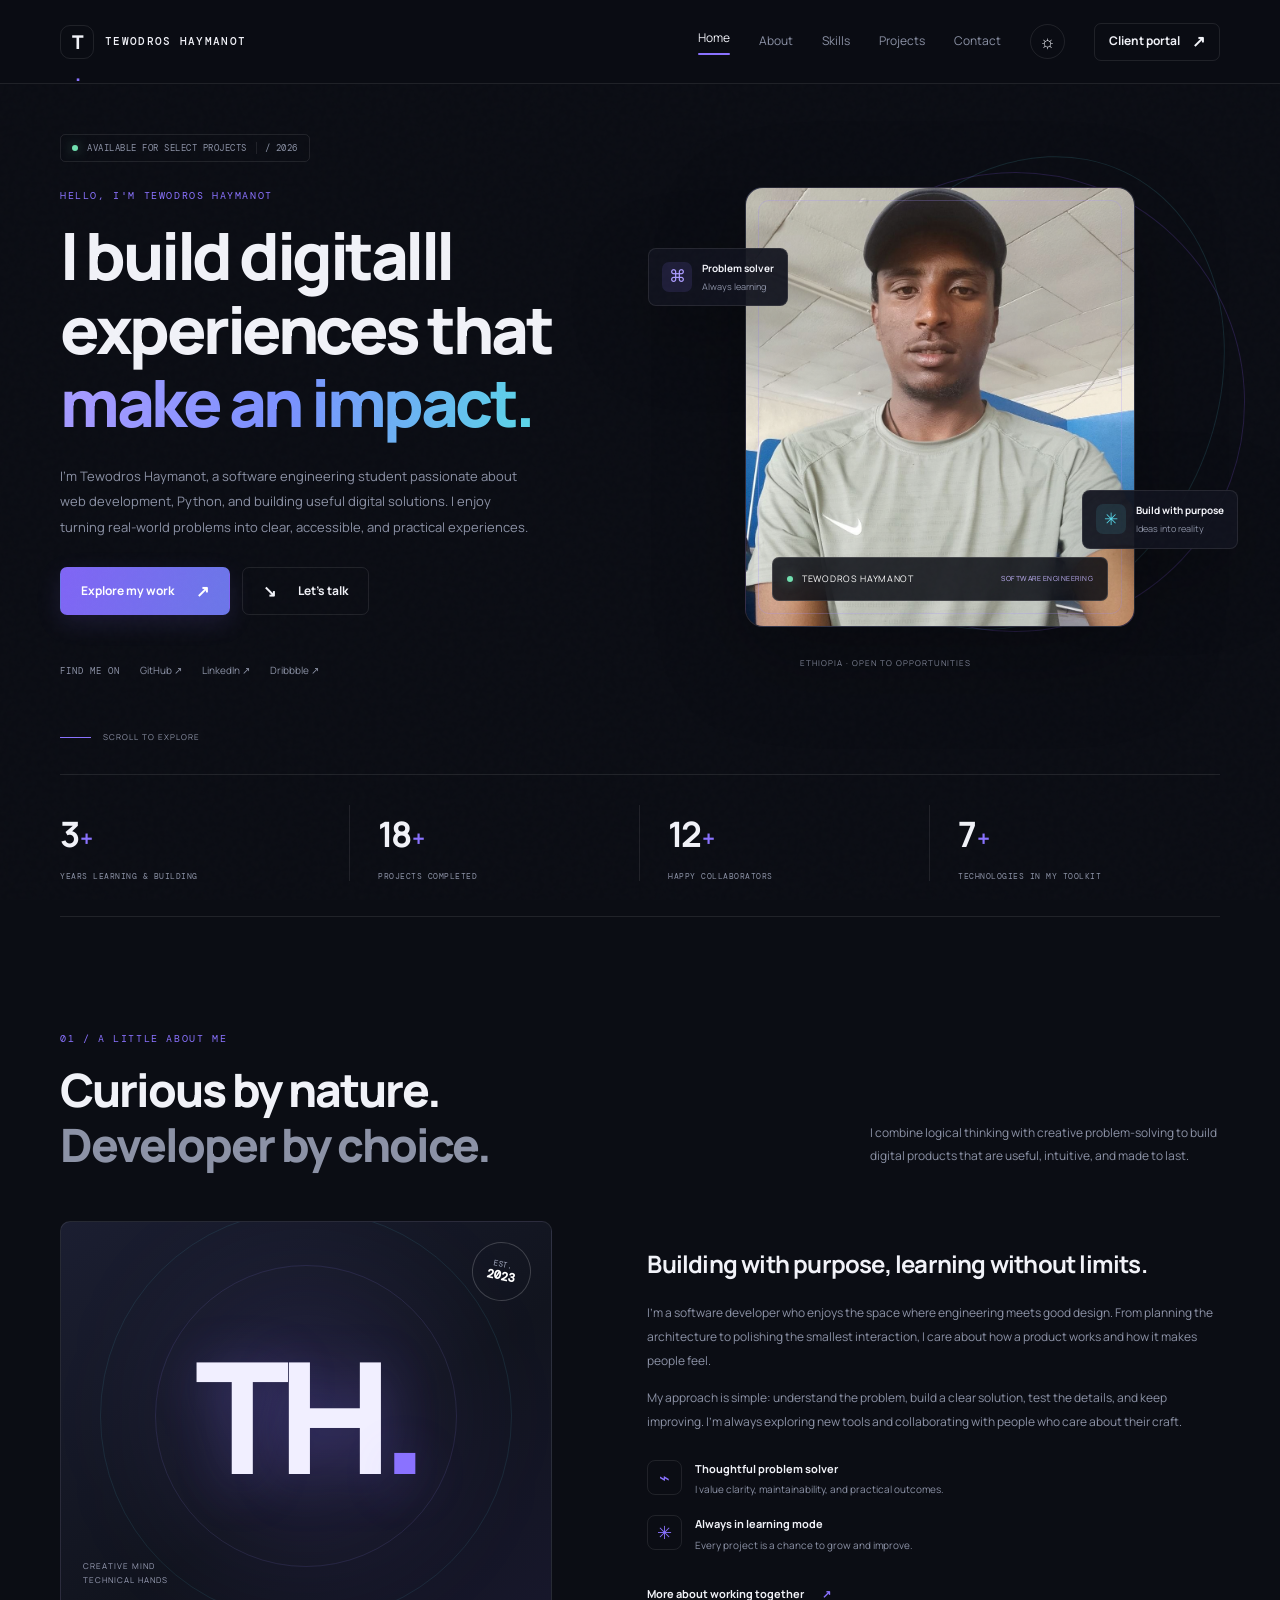
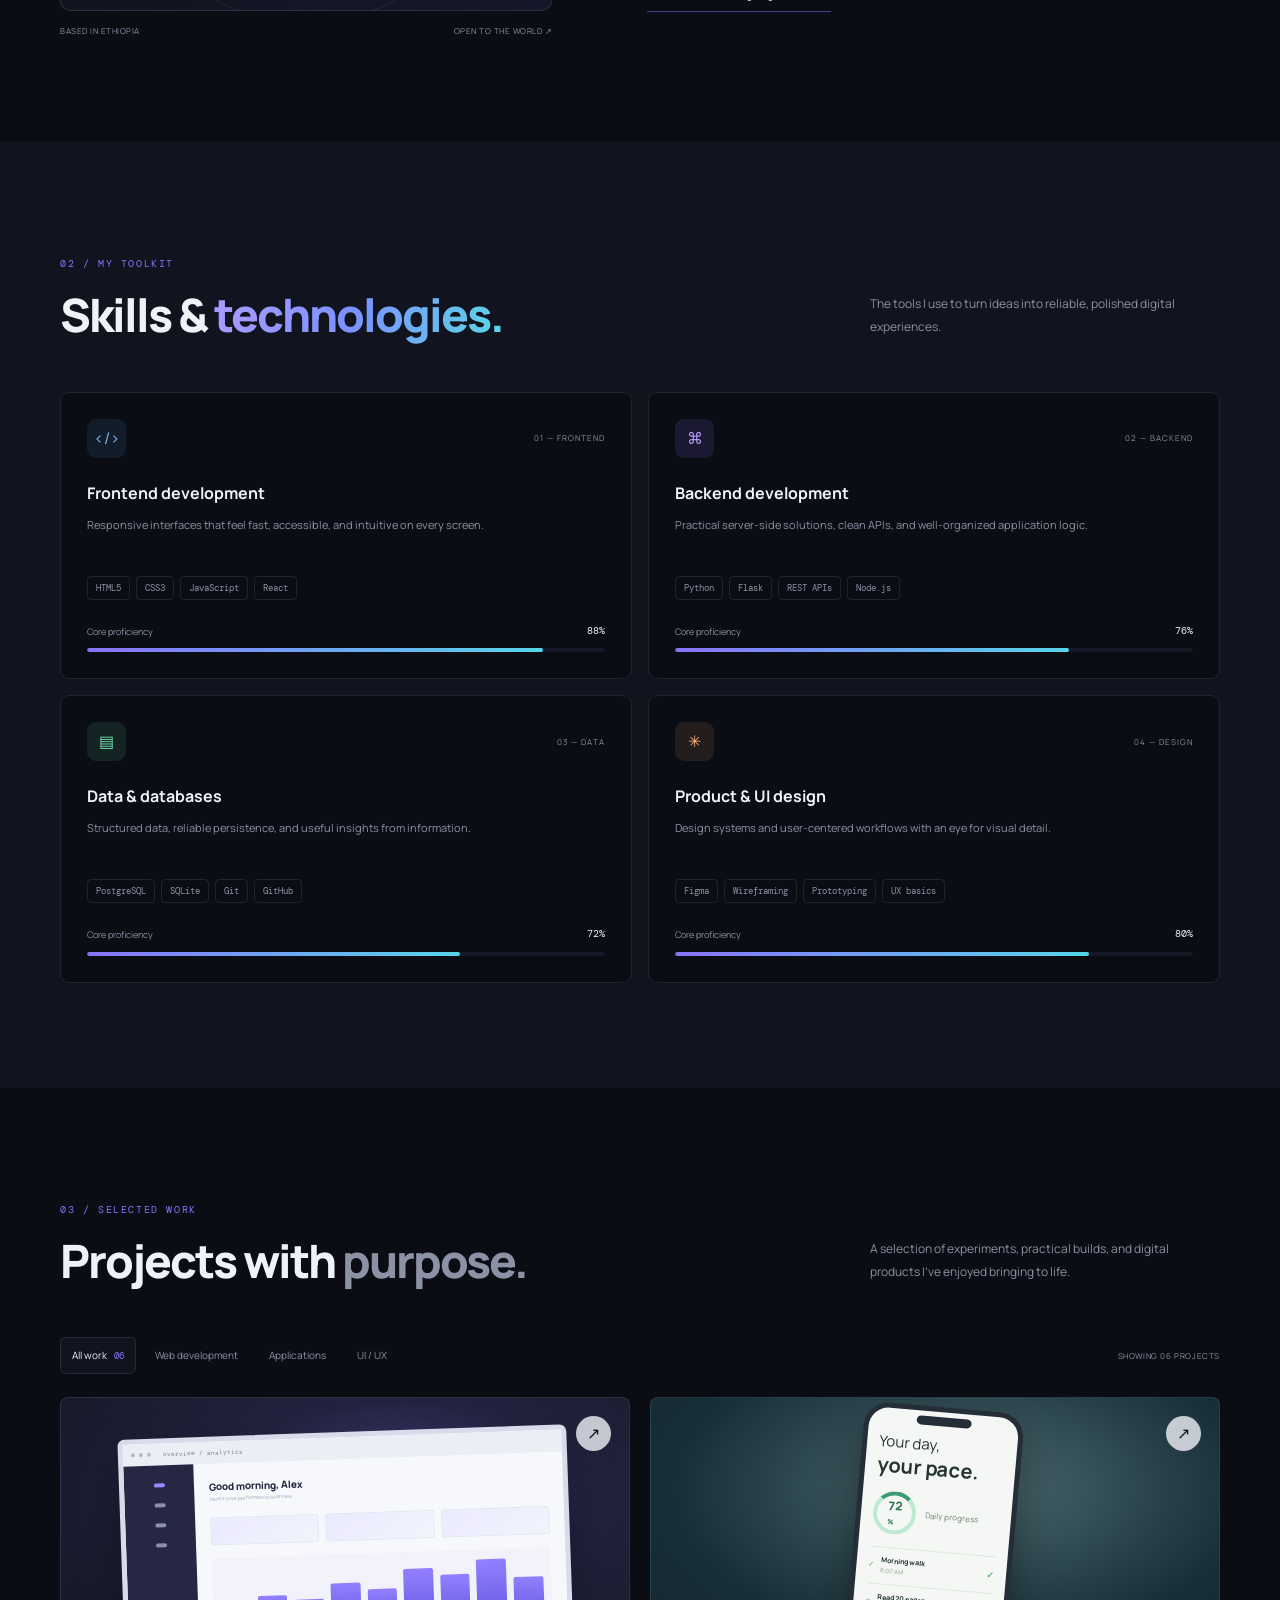
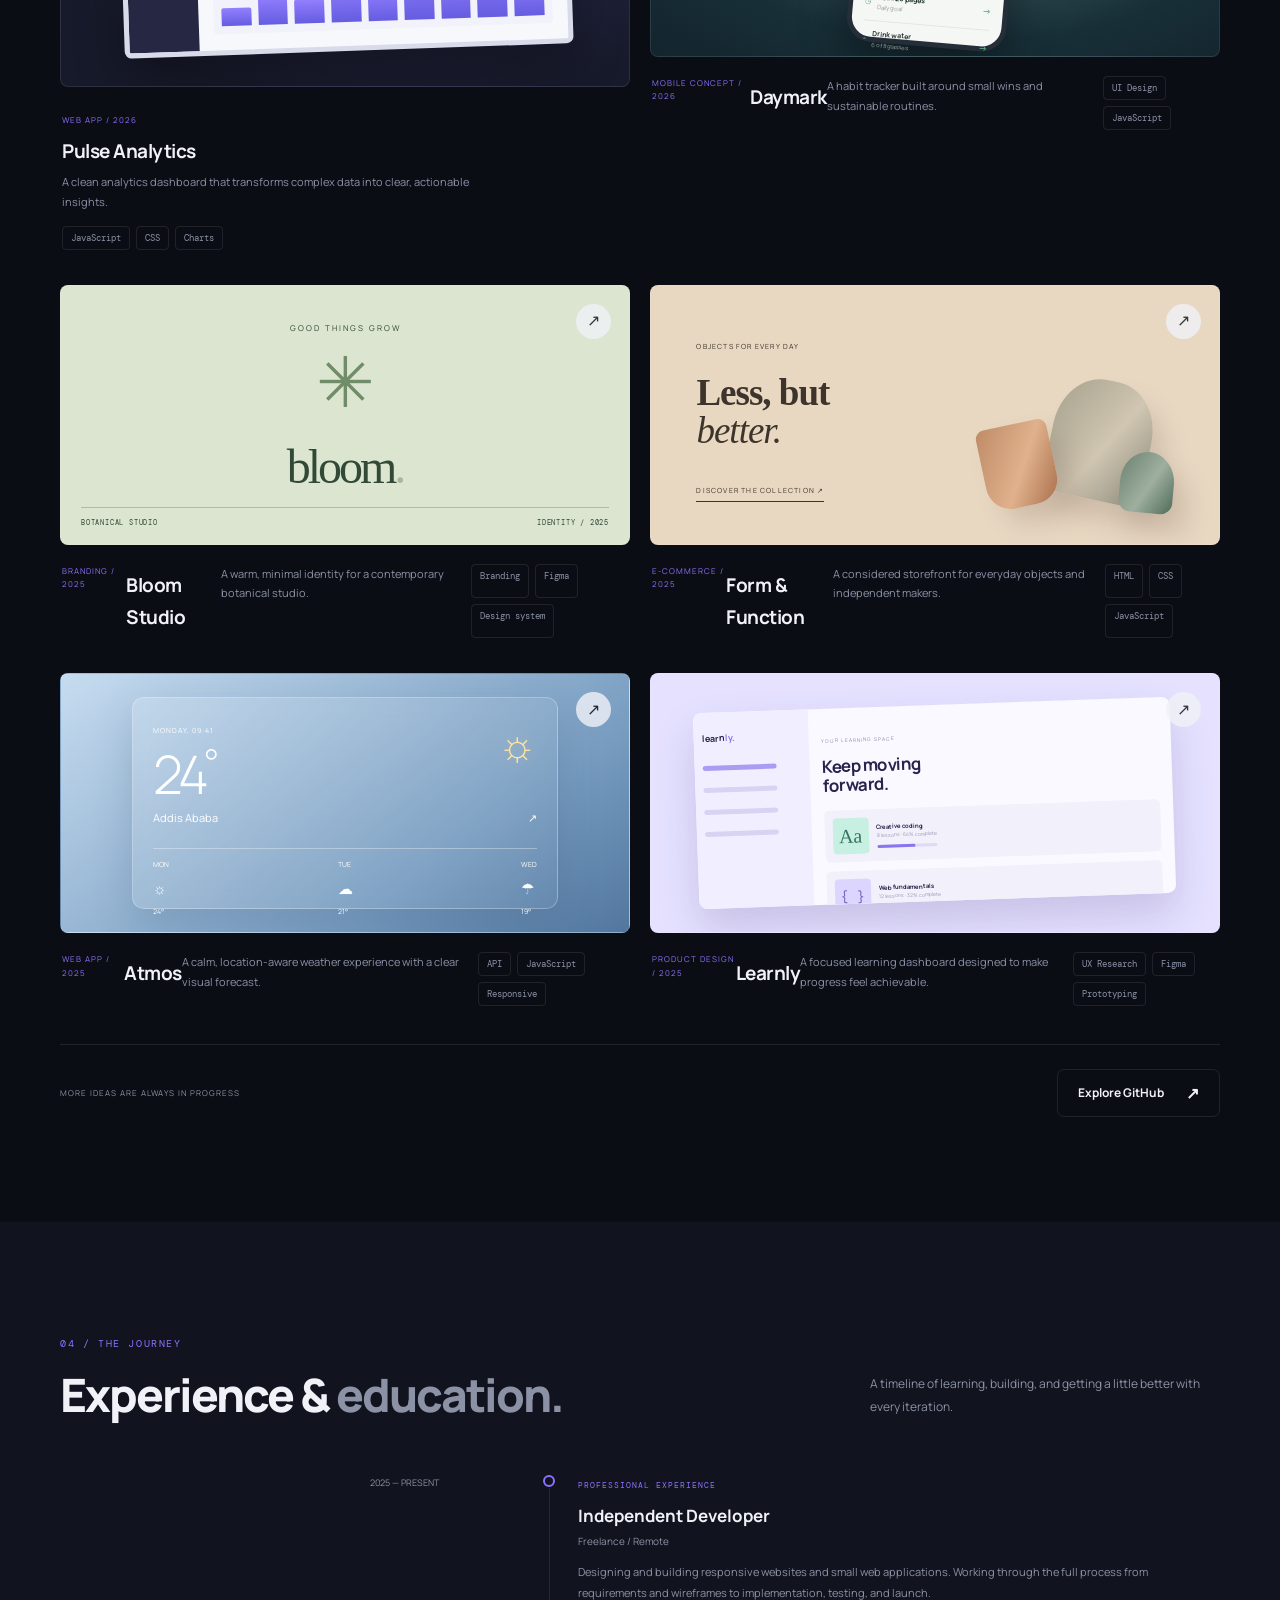
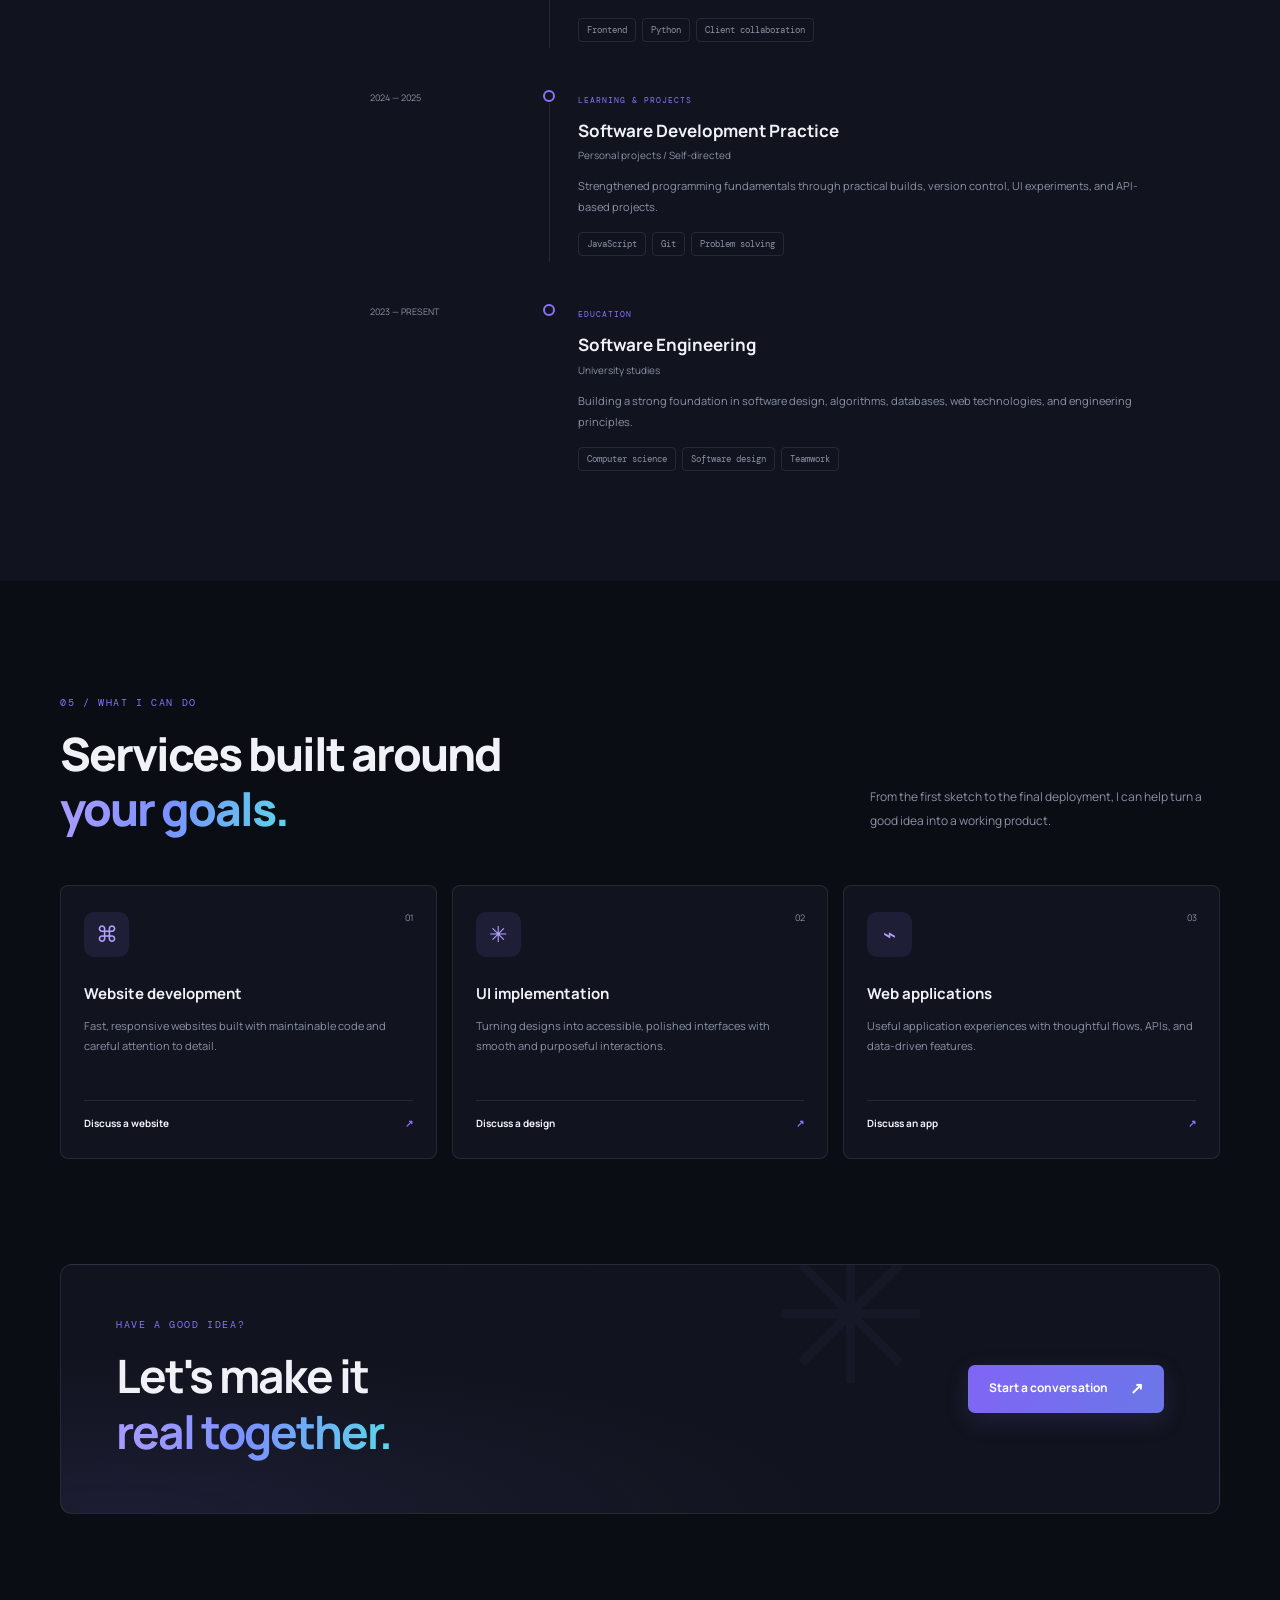
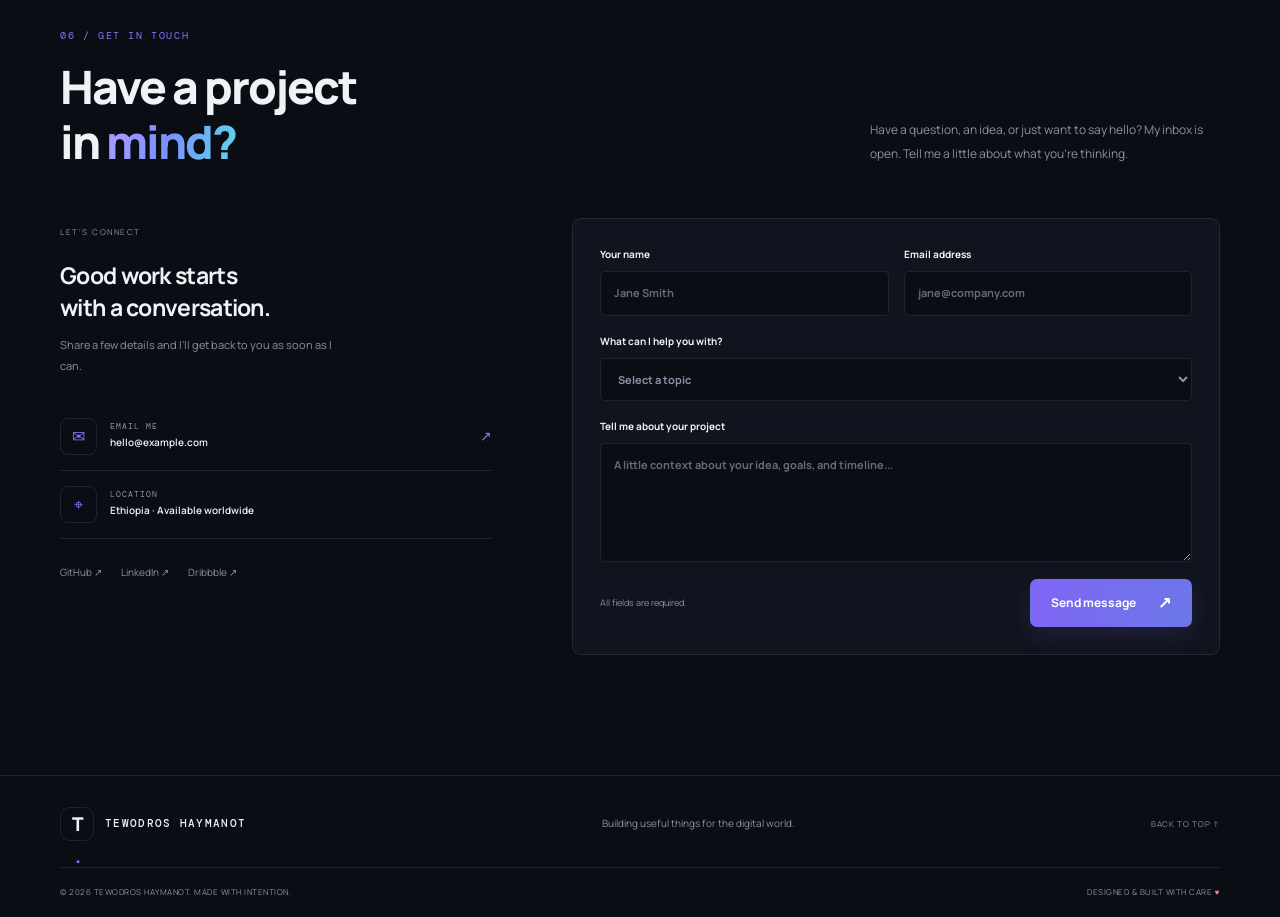
==== commit 42f99ee5: "felaw" ====
--- a/tewodros-portfolio/index.html
+++ b/tewodros-portfolio/index.html
@@ -3,9 +3,9 @@
 <head>
   <meta charset="UTF-8" />
   <meta name="viewport" content="width=device-width, initial-scale=1.0" />
-  <meta name="description" content="Portfolio of a software developer building thoughtful digital experiences, websites, and applications." />
+  <meta name="description" content="Portfolio of a software developer building thoughtful digital world, websites, and applications." />
   <meta name="theme-color" content="#0b0d14" />
-  <title>Tewodros Haymanot — Software Engineering Student</title>
+  <title>Tewodros Hayymanot — Software Engineering Student</title>
   <link rel="preconnect" href="https://fonts.googleapis.com" />
   <link rel="preconnect" href="https://fonts.gstatic.com" crossorigin />
   <link href="https://fonts.googleapis.com/css2?family=DM+Mono:wght@400;500&family=Manrope:wght@400;500;600;700;800&display=swap" rel="stylesheet" />
@@ -30,7 +30,7 @@
       <div class="hero-copy reveal">
         <div class="availability"><span class="status-dot"></span> AVAILABLE FOR SELECT PROJECTS <span class="mono">/ 2026</span></div>
         <p class="eyebrow">HELLO, I'M TEWODROS HAYMANOT</p>
-        <h1>I build digital<br />experiences that<br /><span class="gradient-text">make an impact.</span></h1>
+        <h1>I build digitalll<br />experiences that<br /><span class="gradient-text">make an impact.</span></h1>
         <p class="hero-description">I'm Tewodros Haymanot, a software engineering student passionate about web development, Python, and building useful digital solutions. I enjoy turning real-world problems into clear, accessible, and practical experiences.</p>
         <div class="hero-actions"><a class="button button-primary" href="#projects">Explore my work <span>↗</span></a><a class="button button-ghost" href="#contact"><span class="play-icon">↘</span> Let's talk</a></div>
         <div class="hero-socials"><span class="mono">FIND ME ON</span><a href="https://github.com/" target="_blank" rel="noreferrer">GitHub ↗</a><a href="https://www.linkedin.com/" target="_blank" rel="noreferrer">LinkedIn ↗</a><a href="https://dribbble.com/" target="_blank" rel="noreferrer">Dribbble ↗</a></div>
